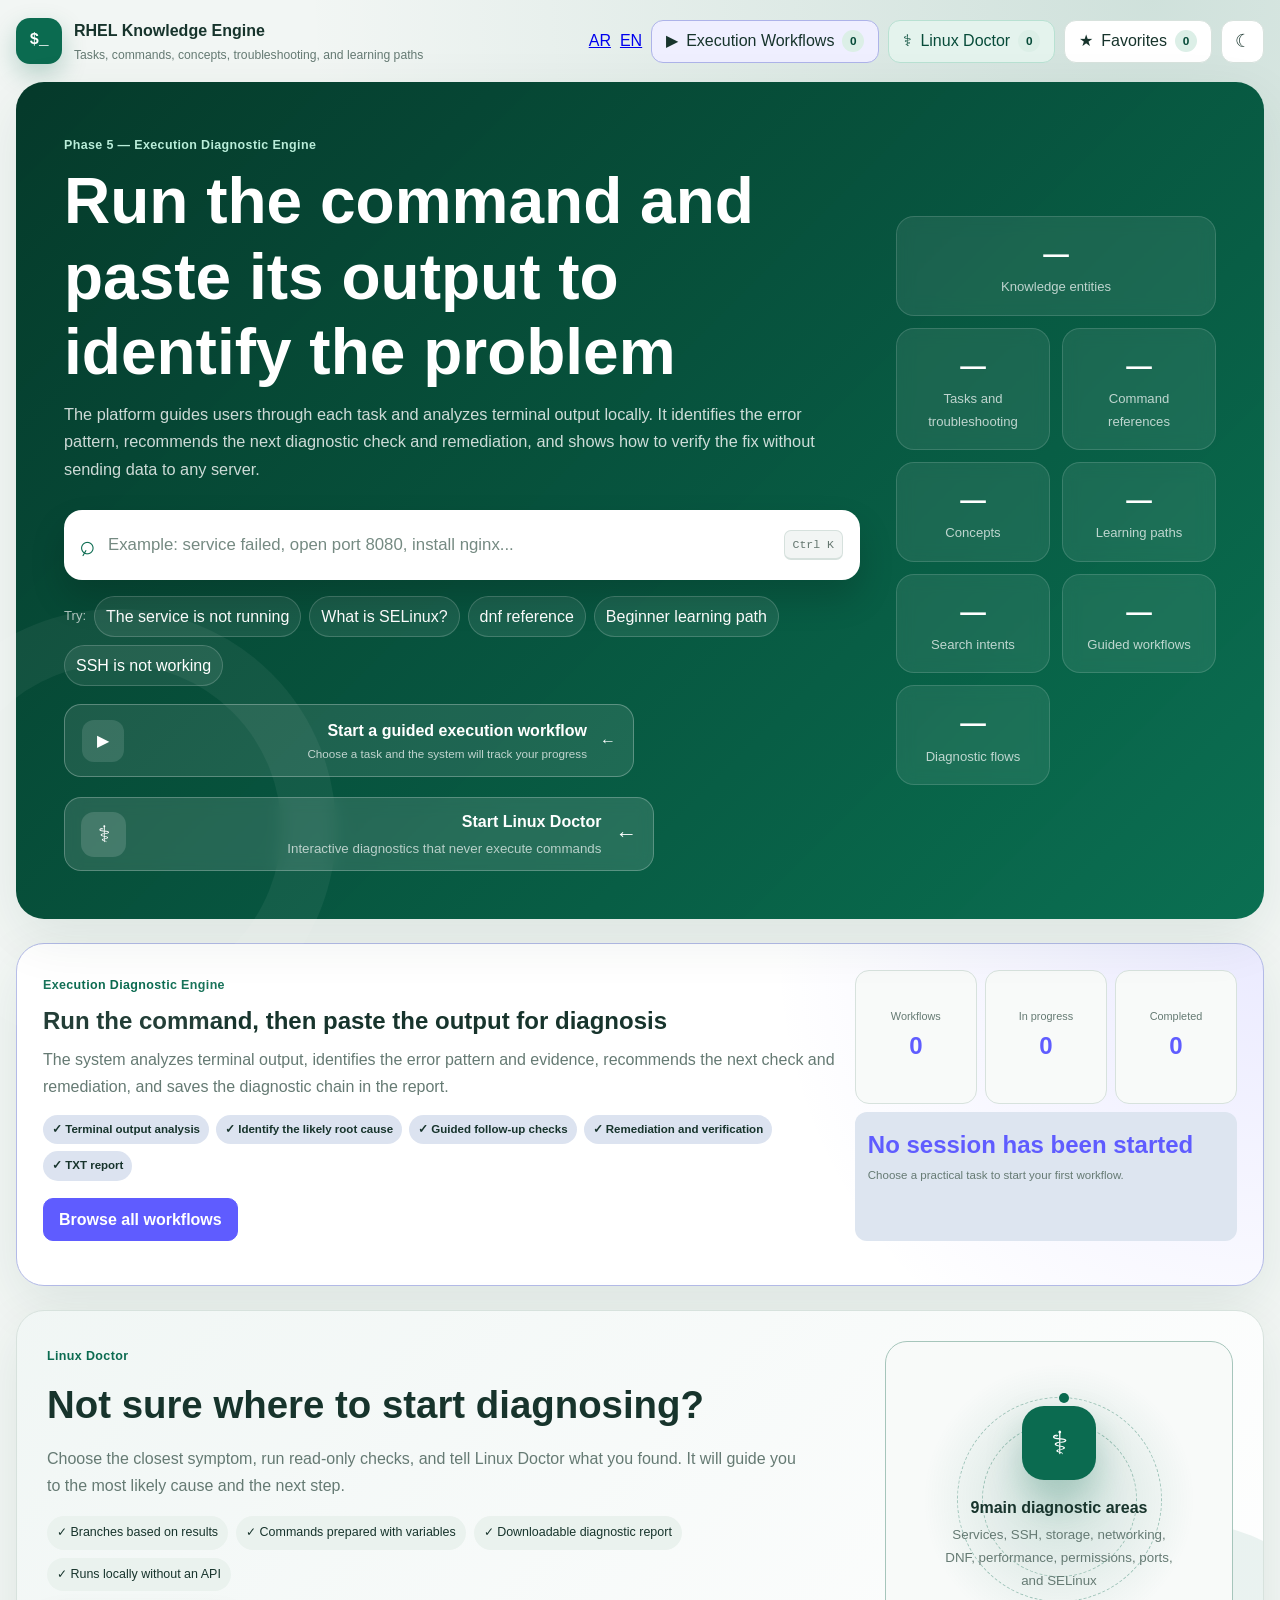
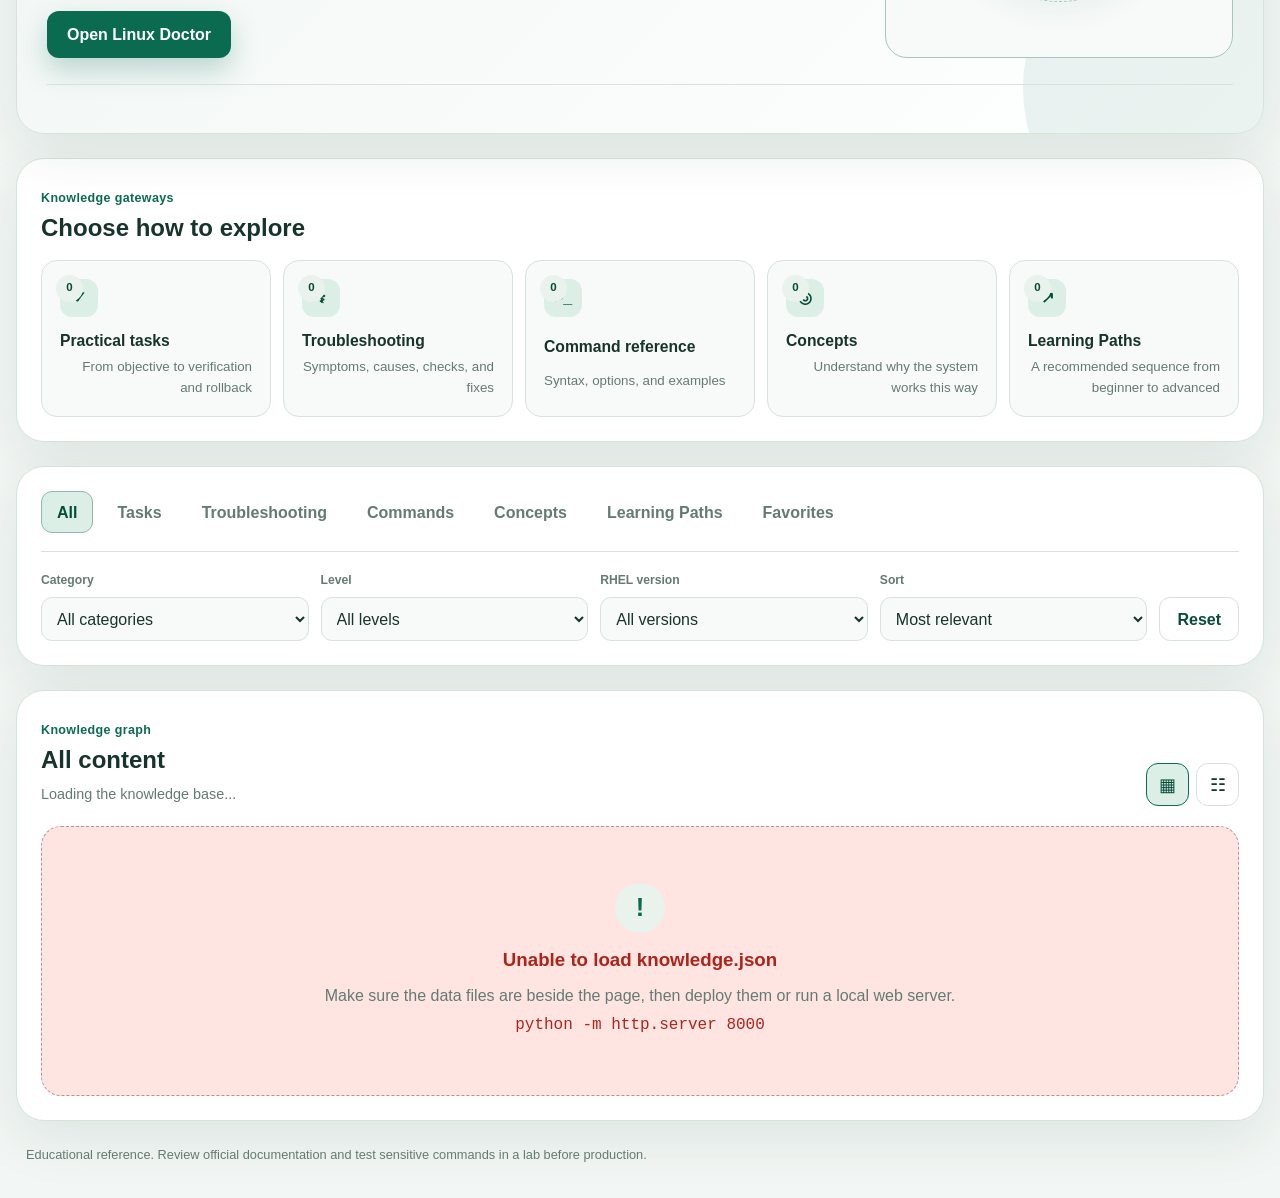
==== en.html @ 9d848400 "Add files via upload" ====
<!doctype html>
<!DOCTYPE html>

<!DOCTYPE html>

<!DOCTYPE html>

<!DOCTYPE html>

<!DOCTYPE html>

<html data-theme="light" dir="ltr" lang="en">
<head>
<meta charset="utf-8"/>
<meta content="width=device-width, initial-scale=1" name="viewport"/>
<meta content="An English and Arabic RHEL knowledge platform with guided workflows, Linux Doctor, and local terminal-output diagnostics." name="description"/>
<meta content="#0b6b50" name="theme-color"/>
<title>RHEL Knowledge Engine | Execution Diagnostic Engine</title>
<link href="style.css" rel="stylesheet"/>
</head>
<body>
<a class="skip-link" href="#resultsSection">Skip to results</a>
<div class="app-shell">
<header class="topbar">
<a aria-label="Home" class="brand" href="#">
<span aria-hidden="true" class="brand__terminal">$_</span>
<span class="brand__text">
<strong>RHEL Knowledge Engine</strong>
<small>Tasks, commands, concepts, troubleshooting, and learning paths</small>
</span>
</a>
<div class="topbar__actions"><a aria-label="Arabic interface" class="language-switch" href="index.html" title="Arabic">AR</a><a aria-label="English interface" class="language-switch" href="en.html" title="English">EN</a>
<button class="toolbar-button toolbar-button--workflow" id="workflowShortcut" type="button">
<span aria-hidden="true">▶</span><span>Execution Workflows</span><b id="activeWorkflowCount">0</b>
</button>
<button class="toolbar-button toolbar-button--doctor" id="doctorShortcut" type="button">
<span aria-hidden="true">⚕</span>
<span>Linux Doctor</span>
<b id="doctorCasesCount">0</b>
</button>
<button class="toolbar-button" id="favoritesShortcut" type="button">
<span aria-hidden="true">★</span>
<span>Favorites</span>
<b id="favoritesCount">0</b>
</button>
<button aria-label="Enable dark mode" class="icon-button" id="themeButton" title="Dark mode" type="button">
<span aria-hidden="true" id="themeIcon">☾</span>
</button>
</div>
</header>
<main>
<section class="hero">
<div class="hero__content">
<span class="hero__eyebrow">Phase 5 — Execution Diagnostic Engine</span>
<h1>Run the command and paste its output to identify the problem</h1>
<p>The platform guides users through each task and analyzes terminal output locally. It identifies the error pattern, recommends the next diagnostic check and remediation, and shows how to verify the fix without sending data to any server.</p>
<div class="search-wrapper">
<div class="search-box">
<span aria-hidden="true" class="search-box__icon">⌕</span>
<input aria-controls="suggestions" aria-expanded="false" aria-label="Search the knowledge engine" autocomplete="off" id="searchInput" placeholder="Example: service failed, open port 8080, install nginx..." spellcheck="false" type="search"/>
<kbd>Ctrl K</kbd>
<button aria-label="Clear search" class="clear-button" hidden="" id="clearSearchButton" type="button">×</button>
</div>
<div class="suggestions" hidden="" id="suggestions" role="listbox"></div>
</div>
<div aria-label="Quick search examples" class="quick-searches">
<span>Try:</span>
<button data-query="The service is not running" type="button">The service is not running</button>
<button data-query="What is SELinux" type="button">What is SELinux?</button>
<button data-query="dnf" type="button">dnf reference</button>
<button data-query="Beginner learning path" type="button">Beginner learning path</button>
<button data-query="SSH is not working" type="button">SSH is not working</button>
</div>
<div class="hero__primary-actions">
<button class="hero-workflow-button" id="startWorkflowButton" type="button">
<span aria-hidden="true">▶</span>
<span><strong>Start a guided execution workflow</strong><small>Choose a task and the system will track your progress</small></span>
<b aria-hidden="true">←</b>
</button>
</div>
<div class="hero__doctor-action">
<button id="startDoctorButton" type="button">
<span aria-hidden="true">⚕</span>
<span><strong>Start Linux Doctor</strong><small>Interactive diagnostics that never execute commands</small></span>
<b aria-hidden="true">←</b>
</button>
</div>
</div>
<div aria-label="Knowledge engine statistics" class="hero__stats">
<article><strong id="entitiesMetric">—</strong><span>Knowledge entities</span></article>
<article><strong id="tasksMetric">—</strong><span>Tasks and troubleshooting</span></article>
<article><strong id="commandsMetric">—</strong><span>Command references</span></article>
<article><strong id="conceptsMetric">—</strong><span>Concepts</span></article>
<article><strong id="pathsMetric">—</strong><span>Learning paths</span></article>
<article><strong id="intentsMetric">—</strong><span>Search intents</span></article>
<article><strong id="workflowMetric">—</strong><span>Guided workflows</span></article>
<article><strong id="doctorMetric">—</strong><span>Diagnostic flows</span></article>
</div>
</section>
<section aria-live="polite" class="intent-panel" hidden="" id="intentPanel">
<div id="intentPanelContent"></div>
</section>
<section aria-labelledby="workflowLaunchTitle" class="workflow-launch">
<div class="workflow-launch__content">
<span class="eyebrow">Execution Diagnostic Engine</span>
<h2 id="workflowLaunchTitle">Run the command, then paste the output for diagnosis</h2>
<p>The system analyzes terminal output, identifies the error pattern and evidence, recommends the next check and remediation, and saves the diagnostic chain in the report.</p>
<div class="workflow-launch__features">
<span>✓ Terminal output analysis</span><span>✓ Identify the likely root cause</span>
<span>✓ Guided follow-up checks</span><span>✓ Remediation and verification</span><span>✓ TXT report</span>
</div>
<div class="workflow-launch__actions">
<button id="browseWorkflowsButton" type="button">Browse all workflows</button>
<button class="workflow-secondary-action" hidden="" id="resumeWorkflowButton" type="button">Resume the latest workflow</button>
</div>
</div>
<div class="workflow-launch__dashboard">
<article><span>Workflows</span><strong id="workflowAvailableCount">0</strong></article>
<article><span>In progress</span><strong id="workflowActiveCount">0</strong></article>
<article><span>Completed</span><strong id="workflowCompletedCount">0</strong></article>
<div class="workflow-resume-summary" id="workflowResumeSummary">
<strong>No session has been started</strong><span>Choose a practical task to start your first workflow.</span>
</div>
</div>
<div class="workflow-launch__examples" id="workflowExamples"></div>
</section>
<section aria-labelledby="doctorLaunchTitle" class="doctor-launch">
<div class="doctor-launch__content">
<span class="eyebrow">Linux Doctor</span>
<h2 id="doctorLaunchTitle">Not sure where to start diagnosing?</h2>
<p>Choose the closest symptom, run read-only checks, and tell Linux Doctor what you found. It will guide you to the most likely cause and the next step.</p>
<div class="doctor-launch__features">
<span>✓ Branches based on results</span>
<span>✓ Commands prepared with variables</span>
<span>✓ Downloadable diagnostic report</span>
<span>✓ Runs locally without an API</span>
</div>
<button data-doctor-launch="" type="button">Open Linux Doctor</button>
</div>
<div class="doctor-launch__visual">
<div class="doctor-orbit doctor-orbit--one"></div>
<div class="doctor-orbit doctor-orbit--two"></div>
<div class="doctor-launch__mark">⚕</div>
<strong><span id="doctorCasesCountInline">9</span>main diagnostic areas</strong>
<small>Services, SSH, storage, networking, DNF, performance, permissions, ports, and SELinux</small>
</div>
<div class="doctor-launch__examples" id="doctorLaunchExamples"></div>
</section>
<section aria-labelledby="explorerTitle" class="type-explorer">
<div class="section-heading section-heading--compact">
<div>
<span class="eyebrow">Knowledge gateways</span>
<h2 id="explorerTitle">Choose how to explore</h2>
</div>
</div>
<div class="type-grid">
<button class="type-tile" data-type-view="task" type="button">
<span aria-hidden="true" class="type-tile__icon">✓</span>
<strong>Practical tasks</strong>
<small>From objective to verification and rollback</small>
<b id="taskTileCount">0</b>
</button>
<button class="type-tile" data-type-view="troubleshooting" type="button">
<span aria-hidden="true" class="type-tile__icon">⚕</span>
<strong>Troubleshooting</strong>
<small>Symptoms, causes, checks, and fixes</small>
<b id="troubleTileCount">0</b>
</button>
<button class="type-tile" data-type-view="command" type="button">
<span aria-hidden="true" class="type-tile__icon">&gt;_</span>
<strong>Command reference</strong>
<small>Syntax, options, and examples</small>
<b id="commandTileCount">0</b>
</button>
<button class="type-tile" data-type-view="concept" type="button">
<span aria-hidden="true" class="type-tile__icon">◎</span>
<strong>Concepts</strong>
<small>Understand why the system works this way</small>
<b id="conceptTileCount">0</b>
</button>
<button class="type-tile" data-type-view="learning_path" type="button">
<span aria-hidden="true" class="type-tile__icon">↗</span>
<strong>Learning Paths</strong>
<small>A recommended sequence from beginner to advanced</small>
<b id="pathTileCount">0</b>
</button>
</div>
</section>
<section aria-label="Filter results" class="control-panel">
<nav aria-label="Content type" class="view-tabs">
<button aria-pressed="true" class="view-tab is-active" data-view="all" type="button">All</button>
<button aria-pressed="false" class="view-tab" data-view="task" type="button">Tasks</button>
<button aria-pressed="false" class="view-tab" data-view="troubleshooting" type="button">Troubleshooting</button>
<button aria-pressed="false" class="view-tab" data-view="command" type="button">Commands</button>
<button aria-pressed="false" class="view-tab" data-view="concept" type="button">Concepts</button>
<button aria-pressed="false" class="view-tab" data-view="learning_path" type="button">Learning Paths</button>
<button aria-pressed="false" class="view-tab" data-view="favorites" type="button">Favorites</button>
</nav>
<div class="filters">
<label><span>Category</span><select id="categoryFilter"><option value="all">All categories</option></select></label>
<label><span>Level</span><select id="difficultyFilter"><option value="all">All levels</option><option value="beginner">Beginner</option><option value="intermediate">Intermediate</option><option value="advanced">Advanced</option></select></label>
<label><span>RHEL version</span><select id="versionFilter"><option value="all">All versions</option><option value="8">RHEL 8</option><option value="9">RHEL 9</option><option value="10">RHEL 10</option></select></label>
<label><span>Sort</span><select id="sortFilter"><option value="relevance">Most relevant</option><option value="title">Alphabetical</option><option value="type">By type</option><option value="difficulty">By level</option><option value="relations">Most connected</option></select></label>
<button class="reset-button" id="resetFiltersButton" type="button">Reset</button>
</div>
</section>
<section class="results-section" id="resultsSection" tabindex="-1">
<div class="section-heading">
<div>
<span class="eyebrow" id="resultsEyebrow">Knowledge graph</span>
<h2 id="resultsTitle">All content</h2>
<p id="resultsSummary">Loading the knowledge base...</p>
</div>
<div aria-label="Change the layout" class="layout-buttons">
<button aria-label="Grid view" class="icon-button is-active" id="gridViewButton" title="Grid view" type="button">▦</button>
<button aria-label="List view" class="icon-button" id="listViewButton" title="List view" type="button">☷</button>
</div>
</div>
<div class="active-filters" hidden="" id="activeFilters"></div>
<div class="state-card" id="loadingState"><div aria-hidden="true" class="loader"></div><h3>Building the knowledge engine</h3><p>Indexing tasks, commands, concepts, relationships, and learning paths.</p></div>
<div class="state-card state-card--error" hidden="" id="errorState"><span class="state-card__icon">!</span><h3>Unable to load knowledge.json</h3><p>Make sure the data files are beside the page, then deploy them or run a local web server.</p><code>python -m http.server 8000</code></div>
<div class="state-card" hidden="" id="emptyState"><span class="state-card__icon">⌕</span><h3>No matching results</h3><p>Try a shorter query or choose a content type.</p><button class="primary-button" id="emptyResetButton" type="button">Show all content</button></div>
<div aria-live="polite" class="results-grid" id="resultsGrid"></div>
<button class="load-more-button" hidden="" id="loadMoreButton" type="button">Show more</button>
</section>
</main>
<footer class="footer">
<p>Educational reference. Review official documentation and test sensitive commands in a lab before production.</p>
<span id="schemaVersion"></span>
</footer>
</div>
<div aria-live="polite" class="toast" id="toast" role="status"></div>
<dialog class="doctor-dialog" id="doctorDialog">
<div class="doctor-dialog__topbar">
<div class="doctor-dialog__identity">
<span aria-hidden="true">⚕</span>
<div><small>RHEL Interactive Diagnostics</small><strong id="doctorDialogTitle">Linux Doctor</strong></div>
</div>
<div class="doctor-dialog__actions">
<button hidden="" id="doctorHomeButton" type="button">Cases</button>
<button hidden="" id="doctorBackButton" type="button">Back</button>
<button hidden="" id="doctorResetButton" type="button">Restart</button>
<button aria-label="Close" class="doctor-dialog__close" id="doctorCloseButton" type="button">×</button>
</div>
</div>
<div class="doctor-dialog__content" id="doctorContent"></div>
</dialog>
<dialog class="workflow-dialog" id="workflowDialog">
<div class="workflow-dialog__topbar">
<div class="workflow-dialog__identity"><span>▶</span><div><small>RHEL Execution Diagnostic</small><strong id="workflowDialogTitle">Execution Workflows</strong></div></div>
<div class="workflow-dialog__actions">
<button id="workflowLibraryButton" type="button">Workflows</button>
<button hidden="" id="workflowReportButton" type="button">Report</button>
<button hidden="" id="workflowPauseButton" type="button">Save and pause</button>
<button aria-label="Close" class="workflow-dialog__close" id="workflowCloseButton" type="button">×</button>
</div>
</div>
<div class="workflow-dialog__shell">
<aside class="workflow-sidebar" id="workflowSidebar"></aside>
<main class="workflow-main">
<div class="workflow-content" id="workflowContent"></div>
<footer class="workflow-footer" hidden="" id="workflowFooter">
<button id="workflowPreviousButton" type="button">Previous</button>
<div id="workflowFooterStatus"></div>
<button class="primary" id="workflowNextButton" type="button">Next</button>
</footer>
</main>
</div>
</dialog>
<dialog class="entity-dialog" id="entityDialog">
<div class="dialog-topbar">
<button aria-label="Close" class="dialog-close" id="closeDialogButton" type="button">×</button>
<div class="dialog-topbar__actions">
<button class="dialog-action" id="dialogFavoriteButton" type="button">☆ Favorite</button>
<button class="dialog-action" hidden="" id="dialogPrimaryCopyButton" type="button">Copy</button>
<button class="dialog-action" id="shareEntityButton" type="button">Share</button>
</div>
</div>
<div id="dialogContent"></div>
</dialog>
<template id="entityCardTemplate">
<article class="entity-card">
<header class="entity-card__header">
<div class="entity-card__badges"><span class="type-badge"></span><span class="category-badge"></span></div>
<button aria-label="Add to favorites" class="favorite-button" title="Favorites" type="button">☆</button>
</header>
<h3 class="entity-title"></h3>
<p class="entity-summary"></p>
<div class="entity-meta"></div>
<div class="entity-preview"></div>
<footer class="entity-card__footer"><button class="open-entity-button" type="button">Open</button><button class="quick-action-button" type="button">Quick action</button></footer>
</article>
</template>
<script src="intent-engine-en.js"></script>
<script src="doctor-engine-en.js"></script>
<script src="execution-diagnostics-en.js"></script>
<script src="workflow-engine-en.js"></script>
<script src="app-en.js"></script>
</body>
</html>
---- style.css ----
:root {
  color-scheme: light;
  --bg: #f2f6f4;
  --surface: #ffffff;
  --surface-2: #eaf2ee;
  --surface-3: #f8faf9;
  --text: #17342c;
  --muted: #657a73;
  --primary: #0b6b50;
  --primary-strong: #074b39;
  --primary-soft: #dcefe7;
  --border: #d7e2dd;
  --code-bg: #102a23;
  --code-text: #ddfff1;
  --shadow: 0 18px 55px rgba(16, 64, 49, .09);
  --low: #1d7242;
  --low-bg: #e2f5e9;
  --medium: #916400;
  --medium-bg: #fff2c7;
  --high: #a64a16;
  --high-bg: #ffe8d7;
  --critical: #ae241b;
  --critical-bg: #fee5e2;
  --task: #0b6b50;
  --command: #245ea8;
  --concept: #7751b7;
  --trouble: #b04b1e;
  --path: #987000;
  --radius-xl: 28px;
  --radius-lg: 20px;
  --radius-md: 14px;
  --radius-sm: 10px;
}

html[data-theme="dark"] {
  color-scheme: dark;
  --bg: #0d1714;
  --surface: #14231e;
  --surface-2: #1a2f28;
  --surface-3: #10201a;
  --text: #e8f5ef;
  --muted: #9bb1a8;
  --primary: #55c99e;
  --primary-strong: #8de0c0;
  --primary-soft: #1b4033;
  --border: #29443a;
  --code-bg: #07120f;
  --code-text: #d8fff0;
  --shadow: 0 18px 55px rgba(0, 0, 0, .28);
  --low: #73d296;
  --low-bg: #183a27;
  --medium: #f1cb62;
  --medium-bg: #3d3318;
  --high: #f2a16e;
  --high-bg: #402719;
  --critical: #ff9189;
  --critical-bg: #401e1d;
  --task: #55c99e;
  --command: #7db5ff;
  --concept: #b69aef;
  --trouble: #f2a16e;
  --path: #f1cb62;
}

* { box-sizing: border-box; }
html { scroll-behavior: smooth; }
body {
  margin: 0;
  min-height: 100vh;
  background:
    radial-gradient(circle at 90% 0, color-mix(in srgb, var(--primary) 15%, transparent), transparent 28%),
    var(--bg);
  color: var(--text);
  font-family: Tahoma, Arial, "Segoe UI", sans-serif;
  line-height: 1.7;
  transition: background-color .2s ease, color .2s ease;
}
button, input, select { font: inherit; }
button, select { cursor: pointer; }
button:focus-visible, input:focus-visible, select:focus-visible, a:focus-visible {
  outline: 3px solid color-mix(in srgb, var(--primary) 35%, transparent);
  outline-offset: 2px;
}
code, kbd { direction: ltr; unicode-bidi: embed; font-family: Consolas, "Courier New", monospace; }
mark { padding: 0 .12em; border-radius: 4px; background: #ffe58a; color: #302600; }
html[data-theme="dark"] mark { background: #685711; color: #fff4b5; }
[hidden] { display: none !important; }

.skip-link { position: fixed; top: 10px; right: 10px; z-index: 10000; padding: 8px 14px; border-radius: 8px; background: var(--primary); color: #fff; transform: translateY(-150%); }
.skip-link:focus { transform: translateY(0); }
.app-shell { width: min(1500px, calc(100% - 32px)); margin: 0 auto; }

.topbar { min-height: 82px; display: flex; align-items: center; justify-content: space-between; gap: 20px; }
.brand { display: flex; align-items: center; gap: 12px; color: var(--text); text-decoration: none; }
.brand__terminal { width: 46px; height: 46px; display: grid; place-items: center; border-radius: 14px; background: var(--primary); color: #fff; direction: ltr; font-family: Consolas, monospace; font-weight: 800; box-shadow: 0 10px 25px color-mix(in srgb, var(--primary) 25%, transparent); }
.brand strong, .brand small { display: block; }
.brand small { margin-top: 1px; color: var(--muted); font-size: .76rem; }
.topbar__actions { display: flex; align-items: center; gap: 9px; }
.toolbar-button, .icon-button, .dialog-action, .reset-button, .primary-button, .load-more-button, .open-entity-button, .quick-action-button, .text-button {
  border: 1px solid var(--border); background: var(--surface); color: var(--text);
}
.toolbar-button { min-height: 43px; display: flex; align-items: center; gap: 8px; padding: 0 14px; border-radius: 12px; }
.toolbar-button b { min-width: 22px; height: 22px; display: grid; place-items: center; border-radius: 999px; background: var(--primary-soft); color: var(--primary-strong); font-size: .74rem; }
.icon-button { width: 43px; height: 43px; display: grid; place-items: center; border-radius: 12px; font-size: 1.15rem; }
.toolbar-button:hover, .icon-button:hover, .dialog-action:hover, .text-button:hover { border-color: var(--primary); background: var(--primary-soft); }
.icon-button.is-active { border-color: var(--primary); color: var(--primary-strong); background: var(--primary-soft); }

.hero {
  min-height: 390px;
  display: grid;
  grid-template-columns: minmax(0, 1.45fr) minmax(320px, .55fr);
  align-items: center;
  gap: 36px;
  padding: 48px;
  position: relative;
  border-radius: var(--radius-xl);
  background: linear-gradient(135deg, rgba(5, 57, 42, .99), rgba(10, 112, 82, .95)), var(--primary);
  color: #fff;
  box-shadow: var(--shadow);
  overflow: visible;
}
.hero::before { content: ""; position: absolute; inset: auto auto -130px -120px; width: 330px; height: 330px; border: 55px solid rgba(255,255,255,.05); border-radius: 50%; pointer-events: none; }
.hero__content, .hero__stats { position: relative; z-index: 2; }
.hero__eyebrow { display: inline-block; color: #b9edd9; font-size: .78rem; font-weight: 800; letter-spacing: .03em; }
.hero h1 { max-width: 900px; margin: 7px 0 10px; font-size: clamp(2.25rem, 5vw, 4.35rem); line-height: 1.18; }
.hero p { max-width: 830px; margin: 0; color: rgba(255,255,255,.8); font-size: 1.02rem; }
.search-wrapper { position: relative; max-width: 940px; margin-top: 26px; }
.search-box { min-height: 70px; display: flex; align-items: center; gap: 12px; padding: 0 14px 0 11px; border: 3px solid transparent; border-radius: 18px; background: #fff; color: #17342c; box-shadow: 0 18px 35px rgba(0,0,0,.16); transition: .18s ease; }
.search-box:focus-within { border-color: #8de0c0; box-shadow: 0 18px 40px rgba(0,0,0,.22); }
.search-box__icon { font-size: 1.7rem; color: #0b6b50; transform: rotate(-15deg); }
.search-box input { min-width: 0; flex: 1; border: 0; outline: 0; background: transparent; color: #17342c; font-size: 1.05rem; }
.search-box input::placeholder { color: #758a82; }
.search-box kbd { padding: 4px 8px; border: 1px solid #d6e1dd; border-bottom-width: 2px; border-radius: 7px; background: #f2f5f4; color: #64766f; font-size: .72rem; white-space: nowrap; }
.clear-button { width: 35px; height: 35px; border: 0; border-radius: 50%; background: #e7efec; color: #26483e; font-size: 1.45rem; line-height: 1; }
.suggestions { position: absolute; z-index: 100; top: calc(100% + 8px); right: 0; left: 0; max-height: 390px; overflow-y: auto; padding: 8px; border: 1px solid var(--border); border-radius: 16px; background: var(--surface); color: var(--text); box-shadow: 0 22px 55px rgba(0,0,0,.2); }
.suggestion { width: 100%; display: grid; grid-template-columns: 1fr auto; gap: 12px; padding: 11px 12px; border: 0; border-radius: 11px; background: transparent; color: var(--text); text-align: right; }
.suggestion:hover, .suggestion.is-active { background: var(--primary-soft); }
.suggestion strong { display: block; }
.suggestion small { color: var(--muted); }
.suggestion .suggestion-type { align-self: center; padding: 4px 8px; border-radius: 999px; background: var(--surface-2); color: var(--primary-strong); font-size: .72rem; }
.quick-searches { display: flex; flex-wrap: wrap; align-items: center; gap: 8px; margin-top: 16px; }
.quick-searches > span { color: rgba(255,255,255,.67); font-size: .82rem; }
.quick-searches button { padding: 6px 11px; border: 1px solid rgba(255,255,255,.18); border-radius: 999px; background: rgba(255,255,255,.08); color: #fff; }
.quick-searches button:hover { background: rgba(255,255,255,.16); }
.hero__stats { display: grid; grid-template-columns: repeat(2, 1fr); gap: 12px; }
.hero__stats article { min-height: 97px; display: flex; flex-direction: column; align-items: center; justify-content: center; padding: 16px; border: 1px solid rgba(255,255,255,.14); border-radius: 18px; background: rgba(255,255,255,.08); backdrop-filter: blur(8px); text-align: center; }
.hero__stats article:first-child { grid-column: span 2; }
.hero__stats strong { font-size: 1.6rem; }
.hero__stats span { color: rgba(255,255,255,.72); font-size: .82rem; }

.type-explorer, .control-panel, .results-section { margin-top: 24px; padding: 24px; border: 1px solid var(--border); border-radius: var(--radius-xl); background: var(--surface); box-shadow: var(--shadow); }
.section-heading { display: flex; align-items: end; justify-content: space-between; gap: 20px; margin-bottom: 20px; }
.section-heading--compact { margin-bottom: 15px; }
.section-heading h2 { margin: 2px 0 0; line-height: 1.35; }
.section-heading p { margin: 5px 0 0; color: var(--muted); font-size: .9rem; }
.eyebrow { display: inline-block; color: var(--primary); font-size: .78rem; font-weight: 800; letter-spacing: .03em; }
.type-grid { display: grid; grid-template-columns: repeat(5, minmax(0, 1fr)); gap: 12px; }
.type-tile { min-width: 0; position: relative; display: grid; justify-items: start; gap: 3px; padding: 18px; border: 1px solid var(--border); border-radius: 16px; background: var(--surface-3); color: var(--text); text-align: right; transition: .18s ease; }
.type-tile:hover { transform: translateY(-3px); border-color: var(--primary); box-shadow: 0 13px 25px rgba(14,62,47,.08); }
.type-tile__icon { width: 38px; height: 38px; display: grid; place-items: center; margin-bottom: 8px; border-radius: 12px; background: var(--primary-soft); color: var(--primary-strong); direction: ltr; font-weight: 800; }
.type-tile strong { font-size: .98rem; }
.type-tile small { color: var(--muted); line-height: 1.55; }
.type-tile b { position: absolute; top: 14px; left: 14px; min-width: 27px; height: 27px; display: grid; place-items: center; border-radius: 999px; background: var(--surface-2); color: var(--primary-strong); font-size: .72rem; }

.view-tabs { display: flex; flex-wrap: wrap; gap: 8px; padding-bottom: 18px; border-bottom: 1px solid var(--border); }
.view-tab { min-height: 42px; padding: 0 15px; border: 1px solid transparent; border-radius: 11px; background: transparent; color: var(--muted); font-weight: 700; }
.view-tab:hover { background: var(--surface-2); }
.view-tab.is-active { border-color: color-mix(in srgb, var(--primary) 35%, var(--border)); background: var(--primary-soft); color: var(--primary-strong); }
.filters { display: grid; grid-template-columns: repeat(4, minmax(130px, 1fr)) auto; align-items: end; gap: 12px; margin-top: 18px; }
.filters label { display: grid; gap: 6px; }
.filters label > span { color: var(--muted); font-size: .76rem; font-weight: 700; }
select { width: 100%; min-height: 44px; padding: 0 11px; border: 1px solid var(--border); border-radius: 11px; outline: 0; background: var(--surface-3); color: var(--text); }
select:focus { border-color: var(--primary); }
.reset-button { min-height: 44px; padding: 0 17px; border-radius: 11px; color: var(--primary-strong); font-weight: 700; }
.reset-button:hover { background: var(--primary-soft); border-color: var(--primary); }
.layout-buttons { display: flex; gap: 7px; }
.active-filters { display: flex; flex-wrap: wrap; gap: 8px; margin: -5px 0 20px; }
.filter-chip { display: inline-flex; align-items: center; gap: 7px; padding: 6px 10px; border-radius: 999px; background: var(--surface-2); color: var(--text); font-size: .78rem; }
.filter-chip button { width: 19px; height: 19px; padding: 0; border: 0; border-radius: 50%; background: color-mix(in srgb, var(--text) 9%, transparent); color: var(--text); line-height: 1; }

.results-grid { display: grid; grid-template-columns: repeat(3, minmax(0, 1fr)); gap: 17px; }
.results-grid.list-view { grid-template-columns: 1fr; }
.results-grid.list-view .entity-card { display: grid; grid-template-columns: minmax(260px,.8fr) minmax(0,1.4fr); column-gap: 24px; }
.results-grid.list-view .entity-card__header, .results-grid.list-view .entity-title, .results-grid.list-view .entity-summary { grid-column: 1; }
.results-grid.list-view .entity-meta, .results-grid.list-view .entity-preview, .results-grid.list-view .entity-card__footer { grid-column: 2; }
.results-grid.list-view .entity-preview { grid-row: 1 / span 3; align-self: center; }
.entity-card { min-width: 0; display: flex; flex-direction: column; padding: 19px; border: 1px solid var(--border); border-radius: var(--radius-lg); background: var(--surface-3); transition: .18s ease; }
.entity-card:hover { transform: translateY(-3px); border-color: color-mix(in srgb, var(--primary) 45%, var(--border)); box-shadow: 0 15px 28px rgba(14,62,47,.08); }
.entity-card[data-type="command"] { border-top: 4px solid var(--command); }
.entity-card[data-type="concept"] { border-top: 4px solid var(--concept); }
.entity-card[data-type="troubleshooting"] { border-top: 4px solid var(--trouble); }
.entity-card[data-type="learning_path"] { border-top: 4px solid var(--path); }
.entity-card[data-type="task"] { border-top: 4px solid var(--task); }
.entity-card__header { min-width: 0; display: flex; align-items: start; justify-content: space-between; gap: 12px; }
.entity-card__badges { display: flex; flex-wrap: wrap; gap: 6px; }
.type-badge, .category-badge, .meta-badge, .status-badge, .risk-badge { display: inline-flex; align-items: center; width: fit-content; padding: 4px 8px; border-radius: 999px; font-size: .71rem; font-weight: 800; }
.type-badge { background: var(--primary-soft); color: var(--primary-strong); }
.category-badge, .meta-badge { background: var(--surface-2); color: var(--muted); }
.type-badge.type-command { background: color-mix(in srgb, var(--command) 14%, transparent); color: var(--command); }
.type-badge.type-concept { background: color-mix(in srgb, var(--concept) 14%, transparent); color: var(--concept); }
.type-badge.type-troubleshooting { background: color-mix(in srgb, var(--trouble) 14%, transparent); color: var(--trouble); }
.type-badge.type-learning_path { background: color-mix(in srgb, var(--path) 14%, transparent); color: var(--path); }
.favorite-button { flex: 0 0 auto; width: 38px; height: 38px; border: 1px solid var(--border); border-radius: 11px; background: var(--surface); color: var(--muted); font-size: 1.4rem; line-height: 1; }
.favorite-button:hover, .favorite-button.is-favorite { border-color: #d1a200; background: #fff5c9; color: #9a7200; }
html[data-theme="dark"] .favorite-button.is-favorite { background: #453a12; color: #ffe27c; }
.entity-title { margin: 13px 0 4px; font-size: 1.12rem; line-height: 1.45; }
.entity-summary { margin: 0 0 13px; color: var(--muted); font-size: .9rem; }
.entity-meta { display: flex; flex-wrap: wrap; gap: 7px; }
.entity-preview { min-width: 0; margin-top: 14px; padding: 13px; border: 1px dashed var(--border); border-radius: 12px; background: var(--surface); }
.entity-preview code { display: block; overflow-x: auto; color: var(--primary-strong); white-space: nowrap; font-size: .82rem; }
.entity-preview p, .entity-preview ul { margin: 0; color: var(--muted); font-size: .83rem; }
.entity-preview ul { padding-right: 18px; }
.entity-card__footer { display: flex; gap: 8px; margin-top: auto; padding-top: 14px; }
.open-entity-button, .quick-action-button { flex: 1; min-height: 40px; border-radius: 10px; font-size: .8rem; font-weight: 700; }
.open-entity-button { border-color: var(--primary); background: var(--primary); color: #fff; }
.quick-action-button:hover { border-color: var(--primary); background: var(--primary-soft); }

.state-card { min-height: 270px; display: grid; place-items: center; align-content: center; padding: 30px; border: 1px dashed var(--border); border-radius: var(--radius-lg); background: var(--surface-3); text-align: center; }
.state-card h3, .state-card p { margin: 3px 0; }
.state-card p { max-width: 650px; color: var(--muted); }
.state-card--error { border-color: color-mix(in srgb, var(--critical) 45%, var(--border)); background: var(--critical-bg); color: var(--critical); }
.state-card__icon { width: 50px; height: 50px; display: grid; place-items: center; margin-bottom: 8px; border-radius: 50%; background: var(--surface-2); color: var(--primary); font-size: 1.6rem; font-weight: 900; }
.loader { width: 42px; height: 42px; margin-bottom: 12px; border: 4px solid var(--surface-2); border-top-color: var(--primary); border-radius: 50%; animation: spin .8s linear infinite; }
@keyframes spin { to { transform: rotate(360deg); } }
.primary-button { min-height: 42px; margin-top: 14px; padding: 0 17px; border-color: var(--primary); border-radius: 11px; background: var(--primary); color: #fff; font-weight: 700; }
.load-more-button { min-height: 46px; display: block; margin: 22px auto 0; padding: 0 24px; border-radius: 12px; color: var(--primary-strong); font-weight: 700; }
.load-more-button:hover { border-color: var(--primary); background: var(--primary-soft); }

.toast { position: fixed; z-index: 3000; left: 22px; bottom: 22px; max-width: min(360px, calc(100% - 44px)); padding: 11px 17px; border-radius: 11px; background: var(--code-bg); color: var(--code-text); box-shadow: var(--shadow); opacity: 0; transform: translateY(18px); pointer-events: none; transition: .2s ease; }
.toast.is-visible { opacity: 1; transform: translateY(0); }

.entity-dialog { width: min(1020px, calc(100% - 28px)); max-height: min(900px, calc(100vh - 30px)); overflow-y: auto; padding: 0; border: 1px solid var(--border); border-radius: 24px; background: var(--surface); color: var(--text); box-shadow: 0 30px 90px rgba(0,0,0,.38); }
.entity-dialog::backdrop { background: rgba(4,17,13,.69); backdrop-filter: blur(4px); }
.dialog-topbar { position: sticky; top: 0; z-index: 20; min-height: 64px; display: flex; align-items: center; justify-content: space-between; gap: 12px; padding: 10px 14px; border-bottom: 1px solid var(--border); background: color-mix(in srgb, var(--surface) 92%, transparent); backdrop-filter: blur(12px); }
.dialog-close { width: 40px; height: 40px; border: 1px solid var(--border); border-radius: 11px; background: var(--surface); color: var(--text); font-size: 1.45rem; }
.dialog-topbar__actions { display: flex; flex-wrap: wrap; gap: 8px; }
.dialog-action { min-height: 40px; padding: 0 13px; border-radius: 10px; font-size: .8rem; font-weight: 700; }
.dialog-body { padding: 30px; }
.entity-hero { display: grid; grid-template-columns: 1fr auto; gap: 24px; align-items: start; padding-bottom: 22px; border-bottom: 1px solid var(--border); }
.entity-hero h2 { margin: 8px 0 7px; font-size: clamp(1.7rem, 4vw, 2.6rem); line-height: 1.3; }
.entity-hero p { margin: 0; color: var(--muted); }
.entity-hero__meta { min-width: 210px; display: grid; gap: 8px; }
.info-pill { display: flex; justify-content: space-between; gap: 12px; padding: 9px 11px; border: 1px solid var(--border); border-radius: 11px; background: var(--surface-3); font-size: .8rem; }
.info-pill span { color: var(--muted); }
.dialog-section { margin-top: 24px; }
.dialog-section__heading { display: flex; align-items: center; justify-content: space-between; gap: 14px; margin-bottom: 12px; }
.dialog-section h3 { margin: 0; font-size: 1.12rem; }
.section-note { color: var(--muted); font-size: .8rem; }
.callout { padding: 14px 16px; border-right: 4px solid var(--primary); border-radius: 12px; background: var(--primary-soft); color: var(--text); }
.callout--warning { border-color: var(--high); background: var(--high-bg); color: var(--high); }
.callout--danger { border-color: var(--critical); background: var(--critical-bg); color: var(--critical); }
.variables-grid, .detail-grid, .resource-grid, .examples-grid, .concept-grid { display: grid; grid-template-columns: repeat(2, minmax(0,1fr)); gap: 11px; }
.variable-field { display: grid; gap: 6px; }
.variable-field span { color: var(--muted); font-size: .78rem; font-weight: 700; }
.variable-field input { min-height: 43px; padding: 0 12px; border: 1px solid var(--border); border-radius: 10px; background: var(--surface-3); color: var(--text); outline: 0; direction: ltr; }
.variable-field input:focus { border-color: var(--primary); }
.progress-panel { padding: 13px 15px; border: 1px solid var(--border); border-radius: 12px; background: var(--surface-3); }
.progress-panel__header { display: flex; justify-content: space-between; gap: 12px; color: var(--muted); font-size: .8rem; }
.progress-track { height: 9px; margin-top: 9px; overflow: hidden; border-radius: 999px; background: var(--surface-2); }
.progress-bar { height: 100%; border-radius: inherit; background: var(--primary); transition: width .2s ease; }
.steps-list { display: grid; gap: 12px; }
.step-card { display: grid; grid-template-columns: auto 1fr; gap: 12px; padding: 16px; border: 1px solid var(--border); border-radius: 15px; background: var(--surface-3); }
.step-card.is-complete { border-color: color-mix(in srgb, var(--low) 55%, var(--border)); background: var(--low-bg); }
.step-check { width: 28px; height: 28px; margin-top: 2px; accent-color: var(--primary); }
.step-card h4 { margin: 0 0 4px; }
.step-card p { margin: 0 0 10px; color: var(--muted); font-size: .87rem; }
.command-box { min-width: 0; display: flex; align-items: stretch; overflow: hidden; border-radius: 11px; background: var(--code-bg); direction: ltr; }
.command-box code { flex: 1; min-width: 0; overflow-x: auto; padding: 13px; color: var(--code-text); white-space: nowrap; font-size: .84rem; }
.command-copy { flex: 0 0 auto; padding: 0 13px; border: 0; border-left: 1px solid rgba(255,255,255,.13); background: rgba(255,255,255,.08); color: #fff; font-weight: 700; }
.expected-result { margin-top: 9px; padding: 9px 11px; border-radius: 9px; background: var(--surface); color: var(--muted); font-size: .8rem; }
.verification-list, .error-list, .option-list, .module-list { display: grid; gap: 10px; }
.verification-item, .error-item, .option-item, .module-item, .resource-card, .concept-card, .example-card { padding: 13px; border: 1px solid var(--border); border-radius: 12px; background: var(--surface-3); }
.verification-item h4, .error-item h4, .example-card h4, .concept-card h4 { margin: 0 0 6px; }
.verification-item code, .error-check code, .syntax-box { display: block; overflow-x: auto; margin: 7px 0; padding: 11px; border-radius: 9px; background: var(--code-bg); color: var(--code-text); white-space: nowrap; }
.error-item { border-right: 4px solid var(--high); }
.error-item p, .option-item p, .concept-card p, .example-card p { margin: 4px 0; color: var(--muted); font-size: .85rem; }
.error-item ul, .bullet-list, .rollback-list { margin: 7px 0 0; padding-right: 21px; }
.error-check { margin-top: 9px; padding-top: 9px; border-top: 1px solid var(--border); }
.resource-card code { display: block; overflow-x: auto; margin-top: 4px; color: var(--primary-strong); }
.option-item { display: grid; grid-template-columns: minmax(120px,.35fr) 1fr; gap: 12px; align-items: start; }
.option-item code { color: var(--command); font-weight: 700; }
.example-card .command-box { margin-top: 10px; }
.mental-model { padding: 20px; border: 1px dashed color-mix(in srgb, var(--concept) 50%, var(--border)); border-radius: 15px; background: color-mix(in srgb, var(--concept) 7%, var(--surface)); text-align: center; font-size: 1.02rem; }
.module-item { display: grid; grid-template-columns: auto 1fr auto; align-items: center; gap: 12px; }
.module-number { width: 31px; height: 31px; display: grid; place-items: center; border-radius: 50%; background: var(--primary-soft); color: var(--primary-strong); font-size: .78rem; font-weight: 800; }
.module-item.is-complete { border-color: var(--low); background: var(--low-bg); }
.module-item h4 { margin: 0; }
.module-item p { margin: 2px 0 0; color: var(--muted); font-size: .82rem; }
.module-actions { display: flex; gap: 7px; }
.module-actions button { min-height: 36px; padding: 0 10px; border: 1px solid var(--border); border-radius: 9px; background: var(--surface); color: var(--text); font-size: .76rem; }

.graph-wrap { overflow-x: auto; border: 1px solid var(--border); border-radius: 16px; background: radial-gradient(circle at center, var(--surface), var(--surface-3)); }
.knowledge-graph { width: 100%; min-width: 700px; height: 390px; display: block; }
.graph-line { stroke: color-mix(in srgb, var(--primary) 38%, var(--border)); stroke-width: 2; }
.graph-node circle { fill: var(--surface); stroke: var(--border); stroke-width: 2; transition: .15s ease; }
.graph-node text { fill: var(--text); font-family: Tahoma, Arial, sans-serif; font-size: 12px; pointer-events: none; }
.graph-node[data-current="true"] circle { fill: var(--primary); stroke: var(--primary); }
.graph-node[data-current="true"] text { fill: #fff; font-weight: 800; }
.graph-node:not([data-current="true"]) { cursor: pointer; }
.graph-node:not([data-current="true"]):hover circle { stroke: var(--primary); fill: var(--primary-soft); }
.related-list { display: flex; flex-wrap: wrap; gap: 8px; margin-top: 11px; }
.related-button { padding: 7px 11px; border: 1px solid var(--border); border-radius: 999px; background: var(--surface-3); color: var(--text); }
.related-button:hover { border-color: var(--primary); background: var(--primary-soft); }

.risk-low { background: var(--low-bg); color: var(--low); }
.risk-medium { background: var(--medium-bg); color: var(--medium); }
.risk-high { background: var(--high-bg); color: var(--high); }
.risk-critical { background: var(--critical-bg); color: var(--critical); }
.footer { display: flex; justify-content: space-between; gap: 20px; padding: 23px 10px 32px; color: var(--muted); font-size: .8rem; }
.footer p { margin: 0; }

@media (max-width: 1200px) {
  .hero { grid-template-columns: 1fr; }
  .hero__stats { grid-template-columns: repeat(6,1fr); }
  .hero__stats article:first-child { grid-column: auto; }
  .type-grid { grid-template-columns: repeat(3,1fr); }
  .results-grid { grid-template-columns: repeat(2,minmax(0,1fr)); }
}
@media (max-width: 820px) {
  .app-shell { width: min(100% - 18px,1500px); }
  .topbar { min-height: 70px; }
  .brand small, .toolbar-button > span:not(:first-child) { display: none; }
  .hero { min-height: auto; padding: 29px 20px; border-radius: 20px; }
  .hero h1 { font-size: 2.25rem; }
  .search-box { min-height: 62px; }
  .search-box kbd { display: none; }
  .hero__stats { grid-template-columns: repeat(2,1fr); }
  .hero__stats article:first-child { grid-column: span 2; }
  .type-explorer, .control-panel, .results-section { padding: 15px; border-radius: 19px; }
  .type-grid { grid-template-columns: 1fr 1fr; }
  .filters { grid-template-columns: 1fr 1fr; }
  .reset-button { grid-column: span 2; }
  .results-grid, .results-grid.list-view { grid-template-columns: 1fr; }
  .results-grid.list-view .entity-card { display: flex; }
  .results-grid.list-view .entity-card > * { grid-column: auto; grid-row: auto; }
  .entity-hero { grid-template-columns: 1fr; }
  .entity-hero__meta { min-width: 0; grid-template-columns: repeat(2,1fr); }
  .variables-grid, .detail-grid, .resource-grid, .examples-grid, .concept-grid { grid-template-columns: 1fr; }
  .dialog-body { padding: 20px 16px 28px; }
  .dialog-topbar { align-items: start; }
  .dialog-topbar__actions { justify-content: flex-end; }
  .option-item { grid-template-columns: 1fr; }
  .module-item { grid-template-columns: auto 1fr; }
  .module-actions { grid-column: 2; }
  .footer { flex-direction: column; }
}
@media (max-width: 500px) {
  .type-grid, .filters { grid-template-columns: 1fr; }
  .reset-button { grid-column: auto; }
  .quick-searches button:nth-of-type(n+4) { display: none; }
  .entity-card__footer { flex-direction: column; }
  .dialog-action { padding: 0 9px; }
  .entity-hero__meta { grid-template-columns: 1fr; }
}
@media (prefers-reduced-motion: reduce) {
  *, *::before, *::after { scroll-behavior: auto !important; animation-duration: .01ms !important; transition-duration: .01ms !important; }
}


/* ================= Phase 3: Intent Engine ================= */
.intent-panel {
  margin-top: 24px;
  padding: 0;
  border-radius: var(--radius-xl);
  background: linear-gradient(135deg, color-mix(in srgb, var(--primary) 11%, var(--surface)), var(--surface));
  border: 1px solid color-mix(in srgb, var(--primary) 35%, var(--border));
  box-shadow: var(--shadow);
  overflow: hidden;
}
.intent-panel__inner { padding: 24px; }
.intent-panel__header { display:flex; align-items:flex-start; justify-content:space-between; gap:18px; }
.intent-panel__identity { display:flex; align-items:flex-start; gap:14px; min-width:0; }
.intent-panel__icon { width:52px; height:52px; flex:0 0 52px; display:grid; place-items:center; border-radius:16px; background:var(--primary); color:#fff; font-size:1.25rem; font-weight:900; box-shadow:0 10px 25px color-mix(in srgb, var(--primary) 24%, transparent); }
.intent-panel h2 { margin:2px 0 3px; font-size:1.25rem; }
.intent-panel p { margin:0; color:var(--muted); }
.intent-confidence { display:inline-flex; align-items:center; gap:6px; padding:6px 10px; border-radius:999px; font-size:.76rem; font-weight:800; white-space:nowrap; }
.intent-confidence--high { background:var(--low-bg); color:var(--low); }
.intent-confidence--medium { background:var(--medium-bg); color:var(--medium); }
.intent-confidence--low { background:var(--surface-2); color:var(--muted); }
.intent-analysis-row { display:flex; flex-wrap:wrap; gap:8px; margin-top:16px; }
.analysis-chip { display:inline-flex; align-items:center; gap:6px; padding:6px 10px; border:1px solid var(--border); border-radius:999px; background:var(--surface); color:var(--text); font-size:.78rem; }
.analysis-chip strong { color:var(--primary-strong); }
.correction-note { margin-top:13px; padding:9px 12px; border-radius:10px; background:var(--medium-bg); color:var(--medium); font-size:.82rem; }
.intent-target { margin-top:18px; padding:16px; border:1px solid var(--border); border-radius:15px; background:var(--surface); }
.intent-target__top { display:flex; align-items:center; justify-content:space-between; gap:12px; }
.intent-target h3 { margin:0; font-size:1rem; }
.intent-target p { margin:3px 0 0; font-size:.86rem; }
.intent-fields { display:grid; grid-template-columns:repeat(4,minmax(130px,1fr)); gap:10px; margin-top:14px; }
.intent-field { display:grid; gap:5px; }
.intent-field span { color:var(--muted); font-size:.74rem; font-weight:700; }
.intent-field input { min-height:42px; padding:0 11px; border:1px solid var(--border); border-radius:10px; background:var(--surface-3); color:var(--text); outline:0; direction:ltr; text-align:left; }
.intent-field input:focus { border-color:var(--primary); box-shadow:0 0 0 3px color-mix(in srgb,var(--primary) 12%,transparent); }
.intent-actions { display:flex; flex-wrap:wrap; gap:9px; margin-top:15px; }
.intent-primary, .intent-secondary, .intent-alt { min-height:42px; padding:0 15px; border-radius:11px; font-weight:800; }
.intent-primary { border:1px solid var(--primary); background:var(--primary); color:#fff; }
.intent-secondary, .intent-alt { border:1px solid var(--border); background:var(--surface); color:var(--text); }
.intent-secondary:hover, .intent-alt:hover { border-color:var(--primary); background:var(--primary-soft); }
.intent-alternatives { margin-top:15px; padding-top:14px; border-top:1px solid var(--border); display:flex; flex-wrap:wrap; align-items:center; gap:8px; }
.intent-alternatives > span { color:var(--muted); font-size:.78rem; }
.intent-alt { min-height:34px; padding:0 11px; font-size:.76rem; font-weight:700; }
.intent-reasons { margin-top:12px; color:var(--muted); font-size:.75rem; }
.intent-suggestion { border-right:4px solid var(--primary); }
.intent-suggestion .suggestion-type { background:var(--primary); color:#fff; }
.search-correction { color:var(--medium); font-size:.76rem; }

@media (max-width: 1000px) { .intent-fields { grid-template-columns:repeat(2,minmax(0,1fr)); } }
@media (max-width: 620px) {
  .intent-panel__header, .intent-target__top { flex-direction:column; align-items:stretch; }
  .intent-fields { grid-template-columns:1fr; }
  .intent-panel__identity { align-items:flex-start; }
  .intent-confidence { width:fit-content; }
  .intent-actions > * { width:100%; }
}

/* =========================================================
   PHASE 4 — LINUX DOCTOR
   ========================================================= */

.toolbar-button--doctor {
  border-color: color-mix(in srgb, #7be0bc 34%, var(--border));
  background: color-mix(in srgb, var(--primary-soft) 76%, var(--surface));
  color: var(--primary-strong);
}

.hero__doctor-action {
  margin-top: 20px;
}

.hero__doctor-action > button {
  width: min(100%, 590px);
  min-height: 68px;
  display: grid;
  grid-template-columns: auto 1fr auto;
  align-items: center;
  gap: 14px;
  padding: 10px 16px;
  border: 1px solid rgba(255,255,255,.24);
  border-radius: 17px;
  background: rgba(255,255,255,.12);
  color: #fff;
  text-align: right;
  backdrop-filter: blur(8px);
}

.hero__doctor-action > button:hover {
  background: rgba(255,255,255,.19);
  transform: translateY(-1px);
}

.hero__doctor-action > button > span:first-child {
  width: 45px;
  height: 45px;
  display: grid;
  place-items: center;
  border-radius: 13px;
  background: rgba(255,255,255,.14);
  font-size: 1.45rem;
}

.hero__doctor-action strong,
.hero__doctor-action small {
  display: block;
}

.hero__doctor-action small {
  margin-top: 2px;
  color: rgba(255,255,255,.68);
}

.hero__doctor-action b {
  font-size: 1.35rem;
}

.doctor-launch {
  position: relative;
  display: grid;
  grid-template-columns: minmax(0, 1.4fr) minmax(280px, .6fr);
  gap: 26px;
  margin-top: 24px;
  padding: 30px;
  overflow: hidden;
  border: 1px solid var(--border);
  border-radius: var(--radius-xl);
  background:
    linear-gradient(135deg,
      color-mix(in srgb, var(--surface) 94%, var(--primary) 6%),
      var(--surface));
  box-shadow: var(--shadow);
}

.doctor-launch::after {
  content: "";
  position: absolute;
  inset: auto -90px -120px auto;
  width: 330px;
  height: 330px;
  border-radius: 50%;
  background: color-mix(in srgb, var(--primary) 8%, transparent);
  pointer-events: none;
}

.doctor-launch__content,
.doctor-launch__visual,
.doctor-launch__examples {
  position: relative;
  z-index: 1;
}

.doctor-launch__content h2 {
  margin: 4px 0 8px;
  font-size: clamp(1.65rem, 3vw, 2.4rem);
}

.doctor-launch__content > p {
  max-width: 760px;
  margin: 0;
  color: var(--muted);
}

.doctor-launch__features {
  display: flex;
  flex-wrap: wrap;
  gap: 8px;
  margin-top: 17px;
}

.doctor-launch__features span {
  padding: 6px 10px;
  border-radius: 999px;
  background: var(--surface-2);
  color: var(--text);
  font-size: .78rem;
}

.doctor-launch__content > button {
  min-height: 47px;
  margin-top: 20px;
  padding: 0 20px;
  border: 0;
  border-radius: 12px;
  background: var(--primary);
  color: #fff;
  font-weight: 800;
  box-shadow: 0 12px 28px color-mix(in srgb, var(--primary) 25%, transparent);
}

.doctor-launch__content > button:hover {
  background: var(--primary-strong);
  transform: translateY(-1px);
}

.doctor-launch__visual {
  min-height: 215px;
  display: grid;
  place-items: center;
  align-content: center;
  border: 1px solid color-mix(in srgb, var(--primary) 24%, var(--border));
  border-radius: 22px;
  background:
    radial-gradient(circle at center,
      color-mix(in srgb, var(--primary) 17%, transparent),
      transparent 58%),
    var(--surface-3);
  text-align: center;
}

.doctor-launch__mark {
  position: relative;
  z-index: 2;
  width: 74px;
  height: 74px;
  display: grid;
  place-items: center;
  border-radius: 22px;
  background: var(--primary);
  color: #fff;
  font-size: 2rem;
  box-shadow: 0 18px 35px color-mix(in srgb, var(--primary) 25%, transparent);
}

.doctor-launch__visual strong,
.doctor-launch__visual small {
  position: relative;
  z-index: 2;
  display: block;
}

.doctor-launch__visual strong {
  margin-top: 14px;
}

.doctor-launch__visual small {
  max-width: 245px;
  margin-top: 3px;
  color: var(--muted);
}

.doctor-orbit {
  position: absolute;
  border: 1px dashed color-mix(in srgb, var(--primary) 34%, transparent);
  border-radius: 50%;
  animation: doctor-spin 22s linear infinite;
}

.doctor-orbit--one { width: 155px; height: 155px; }
.doctor-orbit--two { width: 205px; height: 205px; animation-direction: reverse; animation-duration: 32s; }

.doctor-orbit::after {
  content: "";
  position: absolute;
  top: -5px;
  left: 50%;
  width: 10px;
  height: 10px;
  border-radius: 50%;
  background: var(--primary);
}

@keyframes doctor-spin { to { transform: rotate(360deg); } }

.doctor-launch__examples {
  grid-column: 1 / -1;
  display: flex;
  flex-wrap: wrap;
  gap: 8px;
  padding-top: 18px;
  border-top: 1px solid var(--border);
}

.doctor-launch__examples button {
  display: inline-flex;
  align-items: center;
  gap: 7px;
  min-height: 38px;
  padding: 0 12px;
  border: 1px solid var(--border);
  border-radius: 999px;
  background: var(--surface-3);
  color: var(--text);
}

.doctor-launch__examples button:hover {
  border-color: var(--primary);
  background: var(--primary-soft);
}

/* Doctor dialog */
.doctor-dialog {
  width: min(1120px, calc(100% - 28px));
  height: min(890px, calc(100vh - 26px));
  max-height: calc(100vh - 26px);
  padding: 0;
  overflow: hidden;
  border: 1px solid var(--border);
  border-radius: 24px;
  background: var(--surface);
  color: var(--text);
  box-shadow: 0 35px 110px rgba(0,0,0,.4);
}

.doctor-dialog::backdrop {
  background: rgba(4,17,13,.72);
  backdrop-filter: blur(5px);
}

.doctor-dialog__topbar {
  min-height: 70px;
  display: flex;
  align-items: center;
  justify-content: space-between;
  gap: 16px;
  padding: 10px 14px 10px 19px;
  border-bottom: 1px solid var(--border);
  background: color-mix(in srgb, var(--surface) 92%, var(--primary) 8%);
}

.doctor-dialog__identity {
  min-width: 0;
  display: flex;
  align-items: center;
  gap: 11px;
}

.doctor-dialog__identity > span {
  width: 43px;
  height: 43px;
  display: grid;
  place-items: center;
  border-radius: 13px;
  background: var(--primary);
  color: #fff;
  font-size: 1.35rem;
}

.doctor-dialog__identity small,
.doctor-dialog__identity strong {
  display: block;
}

.doctor-dialog__identity small {
  color: var(--muted);
  font-size: .68rem;
  letter-spacing: .04em;
}

.doctor-dialog__identity strong {
  max-width: 560px;
  overflow: hidden;
  text-overflow: ellipsis;
  white-space: nowrap;
}

.doctor-dialog__actions {
  display: flex;
  gap: 7px;
}

.doctor-dialog__actions button {
  min-height: 39px;
  padding: 0 12px;
  border: 1px solid var(--border);
  border-radius: 10px;
  background: var(--surface);
  color: var(--text);
}

.doctor-dialog__actions button:hover {
  border-color: var(--primary);
  background: var(--primary-soft);
}

.doctor-dialog__actions .doctor-dialog__close {
  width: 41px;
  padding: 0;
  font-size: 1.45rem;
}

.doctor-dialog__content {
  height: calc(100% - 70px);
  overflow-y: auto;
  overscroll-behavior: contain;
}

/* Doctor home */
.doctor-home,
.doctor-setup,
.doctor-session {
  padding: 28px;
}

.doctor-home__intro {
  max-width: 870px;
}

.doctor-kicker {
  color: var(--primary);
  font-size: .75rem;
  font-weight: 800;
  letter-spacing: .04em;
}

.doctor-home__intro h2,
.doctor-setup h2,
.doctor-question-card h2,
.doctor-result-hero h2 {
  margin: 4px 0 7px;
  line-height: 1.35;
}

.doctor-home__intro > p,
.doctor-setup__hero p,
.doctor-question-card > p,
.doctor-result-hero p {
  margin: 0;
  color: var(--muted);
}

.doctor-safety-strip {
  display: flex;
  flex-wrap: wrap;
  align-items: center;
  gap: 7px;
  margin-top: 16px;
  padding: 10px 13px;
  border-right: 4px solid var(--primary);
  border-radius: 11px;
  background: var(--primary-soft);
  color: var(--primary-strong);
  font-size: .84rem;
}

.doctor-resume-card {
  display: grid;
  grid-template-columns: auto 1fr auto auto;
  align-items: center;
  gap: 13px;
  margin-top: 22px;
  padding: 14px;
  border: 1px solid color-mix(in srgb, var(--primary) 38%, var(--border));
  border-radius: 15px;
  background: color-mix(in srgb, var(--primary-soft) 58%, var(--surface));
}

.doctor-resume-card__icon {
  width: 44px;
  height: 44px;
  display: grid;
  place-items: center;
  border-radius: 13px;
  background: var(--primary);
  color: #fff;
  font-size: 1.25rem;
}

.doctor-resume-card span,
.doctor-resume-card strong,
.doctor-resume-card small {
  display: block;
}

.doctor-resume-card span,
.doctor-resume-card small {
  color: var(--muted);
  font-size: .74rem;
}

.doctor-search-box {
  min-height: 55px;
  display: flex;
  align-items: center;
  gap: 10px;
  margin-top: 24px;
  padding: 0 14px;
  border: 1px solid var(--border);
  border-radius: 14px;
  background: var(--surface-3);
}

.doctor-search-box:focus-within {
  border-color: var(--primary);
  box-shadow: 0 0 0 3px color-mix(in srgb, var(--primary) 12%, transparent);
}

.doctor-search-box input {
  min-width: 0;
  flex: 1;
  border: 0;
  outline: 0;
  background: transparent;
  color: var(--text);
}

.doctor-home__heading {
  margin: 25px 0 13px;
}

.doctor-home__heading h3 {
  margin: 2px 0 0;
}

.doctor-flow-grid {
  display: grid;
  grid-template-columns: repeat(3, minmax(0,1fr));
  gap: 14px;
}

.doctor-flow-card {
  min-width: 0;
  display: grid;
  grid-template-columns: auto 1fr;
  gap: 13px;
  padding: 17px;
  border: 1px solid var(--border);
  border-radius: 17px;
  background: var(--surface-3);
  transition: transform .17s ease, border-color .17s ease, box-shadow .17s ease;
}

.doctor-flow-card:hover {
  transform: translateY(-2px);
  border-color: color-mix(in srgb, var(--primary) 42%, var(--border));
  box-shadow: 0 14px 28px rgba(14,62,47,.08);
}

.doctor-flow-card__icon {
  width: 47px;
  height: 47px;
  display: grid;
  place-items: center;
  border-radius: 14px;
  background: var(--primary-soft);
  color: var(--primary-strong);
  font-size: 1.35rem;
}

.doctor-flow-card__body > span {
  color: var(--primary);
  font-size: .7rem;
  font-weight: 800;
}

.doctor-flow-card h4 {
  margin: 3px 0 5px;
  line-height: 1.45;
}

.doctor-flow-card p {
  margin: 0;
  color: var(--muted);
  font-size: .82rem;
}

.doctor-flow-card__meta {
  display: flex;
  flex-wrap: wrap;
  gap: 8px;
  margin-top: 10px;
}

.doctor-flow-card__meta small {
  padding: 3px 7px;
  border-radius: 999px;
  background: var(--surface-2);
  color: var(--muted);
}

.doctor-flow-card > button {
  grid-column: 1 / -1;
  min-height: 40px;
  border: 1px solid var(--primary);
  border-radius: 11px;
  background: transparent;
  color: var(--primary-strong);
  font-weight: 800;
}

.doctor-flow-card > button:hover {
  background: var(--primary);
  color: #fff;
}

.doctor-empty {
  grid-column: 1 / -1;
  min-height: 190px;
  display: grid;
  place-items: center;
  align-content: center;
  border: 1px dashed var(--border);
  border-radius: 16px;
  text-align: center;
}

.doctor-empty > span { font-size: 1.8rem; color: var(--primary); }
.doctor-empty p { margin: 3px 0; color: var(--muted); }

/* Setup */
.doctor-setup__hero {
  display: flex;
  align-items: flex-start;
  gap: 16px;
}

.doctor-setup__icon {
  width: 62px;
  height: 62px;
  flex: 0 0 62px;
  display: grid;
  place-items: center;
  border-radius: 18px;
  background: var(--primary);
  color: #fff;
  font-size: 1.7rem;
}

.doctor-info-grid {
  display: grid;
  grid-template-columns: repeat(3,minmax(0,1fr));
  gap: 10px;
  margin-top: 22px;
}

.doctor-info-grid > div {
  padding: 13px;
  border: 1px solid var(--border);
  border-radius: 12px;
  background: var(--surface-3);
}

.doctor-info-grid span,
.doctor-info-grid strong {
  display: block;
}

.doctor-info-grid span { color: var(--muted); font-size: .72rem; }
.doctor-info-grid strong { margin-top: 3px; }

.doctor-variable-panel,
.doctor-expectation-card {
  margin-top: 20px;
  padding: 18px;
  border: 1px solid var(--border);
  border-radius: 16px;
  background: var(--surface-3);
}

.doctor-variable-panel h3,
.doctor-expectation-card h3 {
  margin: 2px 0 3px;
}

.doctor-variable-panel > div:first-child > p {
  margin: 0;
  color: var(--muted);
  font-size: .84rem;
}

.doctor-variable-grid {
  display: grid;
  grid-template-columns: repeat(3,minmax(0,1fr));
  gap: 11px;
  margin-top: 14px;
}

.doctor-variable-field {
  display: grid;
  gap: 5px;
}

.doctor-variable-field > span {
  color: var(--muted);
  font-size: .74rem;
  font-weight: 700;
}

.doctor-variable-field input {
  width: 100%;
  min-height: 43px;
  padding: 0 10px;
  border: 1px solid var(--border);
  border-radius: 10px;
  outline: 0;
  background: var(--surface);
  color: var(--text);
  direction: ltr;
  text-align: left;
}

.doctor-variable-field input:focus { border-color: var(--primary); }
.doctor-variable-field small { direction: ltr; color: var(--primary); font-family: Consolas, monospace; }

.doctor-expectation-card ol {
  margin: 9px 0 0;
  padding-right: 22px;
  color: var(--muted);
}

.doctor-setup__actions,
.doctor-report-actions {
  display: flex;
  flex-wrap: wrap;
  gap: 9px;
  margin-top: 20px;
}

.doctor-primary-button,
.doctor-ghost-button {
  min-height: 42px;
  padding: 0 15px;
  border-radius: 11px;
  font-weight: 800;
}

.doctor-primary-button {
  border: 1px solid var(--primary);
  background: var(--primary);
  color: #fff;
}

.doctor-primary-button:hover { background: var(--primary-strong); }

.doctor-primary-button--large {
  min-height: 49px;
  padding: 0 24px;
}

.doctor-ghost-button {
  border: 1px solid var(--border);
  background: var(--surface);
  color: var(--text);
}

.doctor-ghost-button:hover {
  border-color: var(--primary);
  background: var(--primary-soft);
}

/* Session */
.doctor-session-header {
  display: grid;
  grid-template-columns: 1fr auto;
  align-items: center;
  gap: 12px;
  margin-bottom: 18px;
}

.doctor-session-header__identity {
  display: flex;
  align-items: center;
  gap: 9px;
}

.doctor-session-header__identity > span {
  width: 40px;
  height: 40px;
  display: grid;
  place-items: center;
  border-radius: 12px;
  background: var(--primary-soft);
  color: var(--primary-strong);
}

.doctor-session-header__identity small,
.doctor-session-header__identity strong {
  display: block;
}

.doctor-session-header__identity small { color: var(--muted); font-size: .68rem; }

.doctor-progress-label {
  text-align: left;
}

.doctor-progress-label span,
.doctor-progress-label small { display: block; }
.doctor-progress-label span { font-weight: 800; }
.doctor-progress-label small { color: var(--muted); font-size: .7rem; }

.doctor-progress {
  grid-column: 1 / -1;
  height: 8px;
  overflow: hidden;
  border-radius: 999px;
  background: var(--surface-2);
}

.doctor-progress i {
  display: block;
  height: 100%;
  border-radius: inherit;
  background: linear-gradient(90deg,var(--primary),#75dbb4);
  transition: width .25s ease;
}

.doctor-question-card {
  padding: 23px;
  border: 1px solid var(--border);
  border-radius: 18px;
  background: var(--surface-3);
}

.doctor-question-card--check {
  border-top: 4px solid var(--primary);
}

.doctor-node-type {
  color: var(--primary);
  font-size: .72rem;
  font-weight: 800;
}

.doctor-help-note,
.doctor-command-explanation,
.doctor-expected {
  margin-top: 13px;
  padding: 10px 12px;
  border-radius: 10px;
  background: var(--surface-2);
  color: var(--muted);
  font-size: .83rem;
}

.doctor-command-panel {
  overflow: hidden;
  margin-top: 18px;
  border-radius: 14px;
  background: var(--code-bg);
  direction: ltr;
}

.doctor-command-panel__top {
  display: flex;
  align-items: center;
  justify-content: space-between;
  gap: 10px;
  padding: 8px 12px;
  border-bottom: 1px solid rgba(255,255,255,.1);
  color: rgba(255,255,255,.7);
  direction: rtl;
  font-size: .72rem;
}

.doctor-command-panel > code {
  display: block;
  min-height: 60px;
  overflow-x: auto;
  padding: 17px;
  color: var(--code-text);
  white-space: nowrap;
}

.doctor-command-panel > button {
  width: 100%;
  min-height: 40px;
  border: 0;
  border-top: 1px solid rgba(255,255,255,.1);
  background: rgba(255,255,255,.08);
  color: #fff;
  font-weight: 800;
}

.doctor-command-panel > button:hover { background: rgba(255,255,255,.15); }

.doctor-risk {
  display: inline-flex;
  align-items: center;
  width: fit-content;
  padding: 3px 7px;
  border-radius: 999px;
  font-size: .68rem;
  font-weight: 800;
}

.doctor-risk--low { background: var(--low-bg); color: var(--low); }
.doctor-risk--medium { background: var(--medium-bg); color: var(--medium); }
.doctor-risk--high { background: var(--high-bg); color: var(--high); }
.doctor-risk--critical { background: var(--critical-bg); color: var(--critical); }

.doctor-expected {
  display: grid;
  gap: 3px;
  border-right: 4px solid var(--primary);
}

.doctor-expected strong { color: var(--text); }

.doctor-choice-list {
  display: grid;
  grid-template-columns: repeat(2,minmax(0,1fr));
  gap: 10px;
  margin-top: 19px;
}

.doctor-choice {
  min-height: 57px;
  display: grid;
  grid-template-columns: 1fr auto;
  align-items: center;
  gap: 8px;
  padding: 9px 12px;
  border: 1px solid var(--border);
  border-radius: 12px;
  background: var(--surface);
  color: var(--text);
  text-align: right;
  font-weight: 700;
}

.doctor-choice small {
  grid-column: 1 / -1;
  color: var(--muted);
  font-weight: 400;
}

.doctor-choice:hover {
  border-color: var(--primary);
  background: var(--primary-soft);
}

.doctor-choice--positive { border-right: 4px solid var(--low); }
.doctor-choice--warning { border-right: 4px solid var(--medium); }
.doctor-choice--danger { border-right: 4px solid var(--critical); }

.doctor-variable-drawer {
  margin-top: 14px;
  padding: 12px 14px;
  border: 1px solid var(--border);
  border-radius: 13px;
  background: var(--surface-3);
}

.doctor-variable-drawer summary {
  color: var(--primary-strong);
  cursor: pointer;
  font-weight: 800;
}

/* Result */
.doctor-result-hero {
  display: flex;
  align-items: flex-start;
  gap: 15px;
  padding: 22px;
  border: 1px solid color-mix(in srgb, var(--primary) 35%, var(--border));
  border-radius: 18px;
  background: linear-gradient(135deg,var(--primary-soft),var(--surface-3));
}

.doctor-result-hero__mark {
  width: 52px;
  height: 52px;
  flex: 0 0 52px;
  display: grid;
  place-items: center;
  border-radius: 16px;
  background: var(--primary);
  color: #fff;
  font-size: 1.4rem;
}

.doctor-confidence {
  display: inline-flex;
  padding: 4px 8px;
  border-radius: 999px;
  font-size: .7rem;
  font-weight: 800;
}

.doctor-confidence--high { background: var(--low-bg); color: var(--low); }
.doctor-confidence--medium { background: var(--medium-bg); color: var(--medium); }
.doctor-confidence--low { background: var(--surface-2); color: var(--muted); }

.doctor-result-section {
  margin-top: 18px;
  padding: 19px;
  border: 1px solid var(--border);
  border-radius: 16px;
  background: var(--surface-3);
}

.doctor-result-section__heading {
  display: flex;
  align-items: center;
  gap: 11px;
  margin-bottom: 12px;
}

.doctor-result-section__heading > span {
  width: 38px;
  height: 38px;
  display: grid;
  place-items: center;
  border-radius: 11px;
  background: var(--primary-soft);
  color: var(--primary-strong);
  font-family: Consolas, monospace;
  font-weight: 800;
}

.doctor-result-section__heading small,
.doctor-result-section__heading h3 {
  display: block;
  margin: 0;
}

.doctor-result-section__heading small { color: var(--muted); font-size: .68rem; }

.doctor-cause-list {
  display: grid;
  grid-template-columns: repeat(2,minmax(0,1fr));
  gap: 8px;
  margin: 0;
  padding: 0;
  list-style: none;
}

.doctor-cause-list li {
  padding: 9px 11px;
  border-radius: 10px;
  background: var(--surface-2);
}

.doctor-cause-list li::before {
  content: "•";
  margin-left: 7px;
  color: var(--primary);
}

.doctor-action-list,
.doctor-verification-list {
  display: grid;
  gap: 10px;
}

.doctor-action-card {
  display: grid;
  grid-template-columns: auto 1fr;
  gap: 11px;
  padding: 12px;
  border: 1px solid var(--border);
  border-radius: 12px;
  background: var(--surface);
}

.doctor-action-card > span {
  width: 35px;
  height: 35px;
  display: grid;
  place-items: center;
  border-radius: 10px;
  background: var(--surface-2);
  color: var(--primary-strong);
  font-family: Consolas, monospace;
  font-weight: 800;
}

.doctor-action-card__title {
  display: flex;
  align-items: center;
  justify-content: space-between;
  gap: 10px;
}

.doctor-action-card p {
  margin: 3px 0 0;
  color: var(--muted);
  font-size: .82rem;
}

.doctor-inline-command,
.doctor-verification-list article > div {
  min-width: 0;
  display: flex;
  align-items: stretch;
  overflow: hidden;
  margin-top: 9px;
  border-radius: 10px;
  background: var(--code-bg);
  direction: ltr;
}

.doctor-inline-command code,
.doctor-verification-list code {
  flex: 1;
  min-width: 0;
  overflow-x: auto;
  padding: 11px;
  color: var(--code-text);
  white-space: nowrap;
}

.doctor-inline-command button,
.doctor-verification-list button {
  flex: 0 0 auto;
  padding: 0 12px;
  border: 0;
  border-left: 1px solid rgba(255,255,255,.1);
  background: rgba(255,255,255,.08);
  color: #fff;
}

.doctor-verification-list article {
  padding: 12px;
  border: 1px solid var(--border);
  border-radius: 12px;
  background: var(--surface);
}

.doctor-verification-list article > p {
  margin: 6px 0 0;
  color: var(--muted);
  font-size: .8rem;
}

.doctor-safety-result {
  margin-top: 17px;
  padding: 13px 15px;
  border-right: 4px solid var(--high);
  border-radius: 11px;
  background: var(--high-bg);
  color: var(--high);
}

.doctor-safety-result ul { margin: 6px 0 0; }

.doctor-related-section {
  margin-top: 17px;
  padding: 16px;
  border: 1px solid var(--border);
  border-radius: 14px;
}

.doctor-related-section h3 { margin: 0 0 10px; }
.doctor-related-section > div { display: flex; flex-wrap: wrap; gap: 8px; }
.doctor-related-section button {
  min-height: 38px;
  padding: 0 11px;
  border: 1px solid var(--border);
  border-radius: 10px;
  background: var(--surface-3);
  color: var(--primary-strong);
}
.doctor-related-section button:hover { border-color: var(--primary); background: var(--primary-soft); }

@media (max-width: 1050px) {
  .doctor-flow-grid { grid-template-columns: repeat(2,minmax(0,1fr)); }
  .doctor-variable-grid { grid-template-columns: repeat(2,minmax(0,1fr)); }
}

@media (max-width: 780px) {
  .doctor-launch { grid-template-columns: 1fr; padding: 20px; }
  .doctor-launch__visual { min-height: 190px; }
  .doctor-dialog { width: 100%; height: 100%; max-height: 100%; border: 0; border-radius: 0; }
  .doctor-dialog__identity small { display: none; }
  .doctor-dialog__actions button:not(.doctor-dialog__close) { padding: 0 8px; font-size: .78rem; }
  .doctor-home,.doctor-setup,.doctor-session { padding: 17px; }
  .doctor-flow-grid { grid-template-columns: 1fr; }
  .doctor-info-grid { grid-template-columns: 1fr; }
  .doctor-variable-grid { grid-template-columns: 1fr; }
  .doctor-choice-list { grid-template-columns: 1fr; }
  .doctor-cause-list { grid-template-columns: 1fr; }
  .doctor-resume-card { grid-template-columns: auto 1fr; }
  .doctor-resume-card button { grid-column: auto; }
  .doctor-session-header { grid-template-columns: 1fr; }
  .doctor-progress-label { text-align: right; }
  .doctor-result-hero { padding: 16px; }
  .doctor-action-card__title { align-items: flex-start; flex-direction: column; }
}

@media (max-width: 520px) {
  .toolbar-button--doctor > span:nth-child(2) { display: none; }
  .doctor-dialog__identity strong { max-width: 180px; }
  .doctor-setup__hero { flex-direction: column; }
  .doctor-result-hero { flex-direction: column; }
  .doctor-report-actions { flex-direction: column; }
  .doctor-report-actions button { width: 100%; }
  .doctor-launch__examples button:nth-child(n+4) { display: none; }
}

/* ===== Phase 5: Guided Workflow Runner ===== */
.toolbar-button--workflow{border-color:color-mix(in srgb,#5f5cff 35%,var(--border));background:color-mix(in srgb,#5f5cff 10%,var(--surface))}
.hero__primary-actions{margin-top:18px}.hero-workflow-button{width:min(100%,570px);min-height:70px;display:grid;grid-template-columns:auto 1fr auto;align-items:center;gap:13px;padding:12px 17px;border:1px solid #ffffff45;border-radius:17px;background:#ffffff18;color:#fff;text-align:right}.hero-workflow-button span:first-child{width:42px;height:42px;display:grid;place-items:center;border-radius:12px;background:#ffffff1f}.hero-workflow-button strong,.hero-workflow-button small{display:block}.hero-workflow-button small{color:#ffffffb8;font-size:.73rem}
.workflow-launch{margin-top:24px;display:grid;grid-template-columns:1.35fr .65fr;gap:18px;padding:26px;border:1px solid color-mix(in srgb,#5f5cff 30%,var(--border));border-radius:var(--radius-xl);background:radial-gradient(circle at 100% 0,#5f5cff20,transparent 38%),var(--surface);box-shadow:var(--shadow)}.workflow-launch h2{margin:4px 0}.workflow-launch p{margin:0;color:var(--muted)}.workflow-launch__features{display:flex;flex-wrap:wrap;gap:7px;margin-top:14px}.workflow-launch__features span{padding:5px 9px;border-radius:999px;background:color-mix(in srgb,#5f5cff 10%,var(--surface-2));font-size:.72rem;font-weight:700}.workflow-launch__actions{display:flex;gap:8px;margin-top:17px}.workflow-launch__actions button{min-height:43px;padding:0 15px;border:1px solid #5f5cff;border-radius:10px;background:#5f5cff;color:#fff;font-weight:800}.workflow-launch__actions .workflow-secondary-action{background:var(--surface);color:#5f5cff}
.workflow-launch__dashboard{display:grid;grid-template-columns:repeat(3,1fr);gap:8px}.workflow-launch__dashboard article{min-height:91px;display:grid;place-items:center;align-content:center;border:1px solid var(--border);border-radius:14px;background:var(--surface-3)}.workflow-launch__dashboard span{color:var(--muted);font-size:.68rem}.workflow-launch__dashboard strong{font-size:1.5rem;color:#5f5cff}.workflow-resume-summary{grid-column:1/-1;padding:13px;border-radius:12px;background:color-mix(in srgb,#5f5cff 9%,var(--surface-2))}.workflow-resume-summary strong,.workflow-resume-summary span{display:block}.workflow-resume-summary span{color:var(--muted);font-size:.72rem}
.workflow-launch__examples{grid-column:1/-1;display:grid;grid-template-columns:repeat(4,1fr);gap:8px}.workflow-launch__examples button{min-width:0;display:flex;gap:9px;align-items:center;padding:10px;border:1px solid var(--border);border-radius:11px;background:var(--surface-3);color:var(--text);text-align:right}.workflow-launch__examples button>span{width:31px;height:31px;display:grid;place-items:center;border-radius:9px;background:#5f5cff18;color:#5f5cff}.workflow-launch__examples strong,.workflow-launch__examples small{display:block;overflow:hidden;text-overflow:ellipsis;white-space:nowrap}.workflow-launch__examples small{color:var(--muted);font-size:.65rem}
.guided-workflow-entry{display:grid;grid-template-columns:1fr auto;align-items:center;gap:18px;margin-bottom:17px;padding:18px;border:1px solid color-mix(in srgb,#5f5cff 35%,var(--border));border-radius:16px;background:linear-gradient(135deg,#5f5cff12,var(--surface-3))}.guided-workflow-entry h3{margin:3px 0}.guided-workflow-entry p{margin:0;color:var(--muted);font-size:.82rem}.guided-workflow-entry>button{min-height:45px;padding:0 17px;border:0;border-radius:11px;background:#5f5cff;color:#fff;font-weight:800}.guided-workflow-entry__progress{display:grid;grid-template-columns:auto 1fr auto;align-items:center;gap:7px;margin-top:9px;font-size:.7rem}.guided-workflow-entry__progress>div{height:6px;background:var(--surface-2);border-radius:999px;overflow:hidden}.guided-workflow-entry__progress i{display:block;height:100%;background:#5f5cff}
.workflow-dialog{width:min(1160px,calc(100% - 26px));height:min(870px,calc(100vh - 28px));max-height:calc(100vh - 28px);padding:0;overflow:hidden;border:1px solid var(--border);border-radius:22px;background:var(--surface);color:var(--text);box-shadow:0 30px 90px #0007}.workflow-dialog::backdrop{background:#07110db8;backdrop-filter:blur(4px)}.workflow-dialog__topbar{min-height:68px;display:flex;align-items:center;justify-content:space-between;padding:10px 13px;border-bottom:1px solid var(--border)}.workflow-dialog__identity{display:flex;align-items:center;gap:10px;min-width:0}.workflow-dialog__identity>span{width:41px;height:41px;display:grid;place-items:center;border-radius:12px;background:#5f5cff;color:#fff}.workflow-dialog__identity small,.workflow-dialog__identity strong{display:block}.workflow-dialog__identity small{color:var(--muted);font-size:.63rem}.workflow-dialog__identity strong{max-width:500px;overflow:hidden;text-overflow:ellipsis;white-space:nowrap}.workflow-dialog__actions{display:flex;gap:6px}.workflow-dialog__actions button{min-height:37px;padding:0 11px;border:1px solid var(--border);border-radius:9px;background:var(--surface-3);color:var(--text)}.workflow-dialog__actions .workflow-dialog__close{width:38px;padding:0;font-size:1.3rem}
.workflow-dialog__shell{height:calc(100% - 68px);display:grid;grid-template-columns:255px 1fr}.workflow-sidebar{overflow-y:auto;padding:14px;border-left:1px solid var(--border);background:var(--surface-3)}.workflow-main{min-width:0;min-height:0;display:grid;grid-template-rows:1fr auto}.workflow-content{overflow-y:auto;padding:25px}.workflow-footer{min-height:64px;display:grid;grid-template-columns:auto 1fr auto;align-items:center;gap:15px;padding:9px 16px;border-top:1px solid var(--border)}.workflow-footer button{min-height:41px;padding:0 14px;border:1px solid var(--border);border-radius:10px;background:var(--surface-3);color:var(--text);font-weight:800}.workflow-footer button.primary{background:#5f5cff;color:#fff;border-color:#5f5cff}.workflow-footerStatus,.workflow-footer>div{display:flex;align-items:center;gap:8px;color:var(--muted);font-size:.7rem}.workflow-footer>div i{flex:1;height:6px;border-radius:999px;background:var(--surface-2);overflow:hidden}.workflow-footer>div i b{display:block;height:100%;background:#5f5cff}
.wf-side-label{display:block;margin:4px 4px 8px;color:var(--muted);font-size:.66rem;font-weight:800}.workflow-sidebar>button{width:100%;min-height:42px;display:flex;justify-content:space-between;align-items:center;margin-bottom:6px;padding:7px 9px;border:1px solid transparent;border-radius:10px;background:transparent;color:var(--text)}.workflow-sidebar>button.active,.workflow-sidebar>button:hover{border-color:#5f5cff55;background:#5f5cff12}.workflow-sidebar>button b{min-width:22px;height:22px;display:grid;place-items:center;border-radius:999px;background:var(--surface-2);font-size:.65rem}.workflow-sidebar .wf-resume{justify-content:center;background:#5f5cff;color:#fff}
.wf-progress{display:grid;place-items:center;gap:4px;padding:5px 0 15px}.wf-progress strong{width:82px;height:82px;display:grid;place-items:center;border:8px solid #5f5cff2b;border-top-color:#5f5cff;border-radius:50%;font-size:1.1rem}.wf-progress span{color:var(--muted);font-size:.68rem}.wf-stages{display:grid;gap:6px}.wf-stages button{width:100%;min-height:53px;display:grid;grid-template-columns:32px 1fr;align-items:center;gap:8px;padding:7px;border:1px solid transparent;border-radius:10px;background:transparent;color:var(--text);text-align:right}.wf-stages button.current,.wf-stages button:hover{border-color:#5f5cff55;background:#5f5cff12}.wf-stages button>span{width:30px;height:30px;display:grid;place-items:center;border-radius:9px;background:var(--surface-2);font-size:.7rem;font-weight:900}.wf-stages button.current>span{background:#5f5cff;color:#fff}.wf-stages button.done>span{background:var(--low-bg);color:var(--low)}.wf-stages strong,.wf-stages small{display:block}.wf-stages small{color:var(--muted);font-size:.59rem}.wf-side-meta{display:grid;gap:6px;margin-top:15px;padding-top:12px;border-top:1px solid var(--border)}.wf-side-meta span{display:flex;justify-content:space-between;color:var(--muted);font-size:.67rem}
.wf-library header h2{margin:3px 0}.wf-library header p{margin:0;color:var(--muted)}.wf-library-controls{display:flex;justify-content:space-between;gap:12px;margin:17px 0}.wf-library-controls>input{width:min(430px,100%);min-height:43px;padding:0 11px;border:1px solid var(--border);border-radius:10px;background:var(--surface-3);color:var(--text)}.wf-library-controls>div{display:flex;flex-wrap:wrap;gap:6px}.wf-library-controls button{min-height:37px;padding:0 10px;border:1px solid var(--border);border-radius:9px;background:var(--surface-3);color:var(--muted)}.wf-library-controls button.active{border-color:#5f5cff;color:#5f5cff}.wf-cards{display:grid;grid-template-columns:repeat(2,1fr);gap:11px}.wf-card{padding:15px;border:1px solid var(--border);border-radius:14px;background:var(--surface-3)}.wf-card>header{display:flex;justify-content:space-between;gap:8px}.wf-card>header>div{display:flex;flex-wrap:wrap;gap:5px}.wf-state{padding:4px 7px;border-radius:999px;font-size:.62rem}.wf-state.active{background:#5f5cff16;color:#5f5cff}.wf-state.paused{background:var(--medium-bg);color:var(--medium)}.wf-state.completed{background:var(--low-bg);color:var(--low)}.wf-card h3{margin:11px 0 3px}.wf-card>p{min-height:45px;margin:0;color:var(--muted);font-size:.78rem}.wf-meta{display:flex;gap:5px;flex-wrap:wrap;margin-top:10px}.wf-meta span{padding:4px 7px;border-radius:999px;background:var(--surface-2);font-size:.63rem}.wf-mini{margin-top:10px}.wf-mini span{font-size:.65rem;color:var(--muted)}.wf-mini i{display:block;height:5px;background:var(--surface-2);border-radius:999px;overflow:hidden}.wf-mini i b{display:block;height:100%;background:#5f5cff}.wf-card footer{display:grid;grid-template-columns:1fr auto auto;gap:6px;margin-top:12px}.wf-card footer button{min-height:37px;padding:0 9px;border:1px solid var(--border);border-radius:9px;background:var(--surface);color:var(--text);font-size:.68rem;font-weight:800}.wf-card footer button:first-child{background:#5f5cff;color:#fff;border-color:#5f5cff}.wf-card footer .delete{width:37px;color:var(--critical)}.wf-empty{grid-column:1/-1;min-height:160px;display:grid;place-items:center;border:1px dashed var(--border);border-radius:13px;color:var(--muted)}
.wf-stage{max-width:830px;margin:auto}.wf-heading{margin-bottom:18px}.wf-heading h2{margin:4px 0;font-size:clamp(1.5rem,3vw,2.2rem)}.wf-heading p{margin:0;color:var(--muted)}.wf-goal,.wf-panel,.wf-command,.wf-final,.wf-report{margin-top:14px;padding:16px;border:1px solid var(--border);border-radius:14px;background:var(--surface-3)}.wf-goal p{margin:4px 0;color:var(--muted)}.wf-panel h3{margin:0 0 8px}.wf-panel>p{color:var(--muted);font-size:.75rem}.wf-checklist{display:grid;gap:6px}.wf-checklist label{min-height:45px;display:grid;grid-template-columns:auto 25px 1fr;align-items:center;gap:7px;padding:7px 10px;border:1px solid var(--border);border-radius:9px;background:var(--surface);cursor:pointer}.wf-checklist input{position:absolute;opacity:0}.wf-checklist label>span{width:22px;height:22px;display:grid;place-items:center;border:2px solid var(--border);border-radius:7px;color:transparent}.wf-checklist label.checked{background:var(--low-bg);border-color:var(--low)}.wf-checklist label.checked>span{background:var(--low);border-color:var(--low);color:#fff}.wf-vars{display:grid;grid-template-columns:repeat(2,1fr);gap:9px}.wf-vars label{display:grid;grid-template-columns:1fr auto;gap:5px}.wf-vars label>span{grid-column:1/-1;color:var(--muted);font-size:.7rem}.wf-vars label>span b{color:var(--critical)}.wf-vars input{min-width:0;min-height:42px;padding:0 9px;border:1px solid var(--border);border-radius:9px;background:var(--surface);color:var(--text)}.wf-vars code{align-self:center;padding:4px 6px;border-radius:6px;background:var(--surface-2);font-size:.62rem}.wf-warning,.wf-danger{margin-top:14px;padding:13px;border-right:4px solid var(--medium);border-radius:11px;background:var(--medium-bg);color:var(--medium)}.wf-danger{border-color:var(--critical);background:var(--critical-bg);color:var(--critical)}.wf-warning p,.wf-danger p{margin:3px 0}
.wf-dots{display:flex;gap:6px;overflow-x:auto;margin-bottom:12px}.wf-dots button{width:33px;height:33px;flex:0 0 33px;border:1px solid var(--border);border-radius:9px;background:var(--surface-3);color:var(--muted);font-weight:800}.wf-dots button.current{background:#5f5cff;color:#fff}.wf-dots button.success{background:var(--low-bg);color:var(--low)}.wf-dots button.issue,.wf-dots button.failed{background:var(--critical-bg);color:var(--critical)}.wf-command{border-top:4px solid #5f5cff}.wf-command.success{border-top-color:var(--low)}.wf-command.issue,.wf-command.failed{border-top-color:var(--critical)}.wf-command>header{display:flex;justify-content:space-between;gap:13px}.wf-command>header>div:first-child{display:flex;gap:10px}.wf-command>header>div:first-child>b{width:38px;height:38px;display:grid;place-items:center;border-radius:11px;background:#5f5cff17;color:#5f5cff}.wf-command h3{margin:0}.wf-command header p{margin:2px 0;color:var(--muted)}.wf-command>header>div:last-child{display:flex;gap:5px;flex-wrap:wrap}.wf-command>header span{padding:4px 7px;border-radius:999px;background:var(--surface-2);font-size:.62rem}.wf-code{display:flex;overflow:hidden;margin-top:13px;border-radius:10px;background:var(--code-bg);direction:ltr}.wf-code code{flex:1;min-width:0;overflow-x:auto;padding:13px;color:var(--code-text);white-space:nowrap;font-size:.78rem}.wf-code button{padding:0 12px;border:0;border-left:1px solid #ffffff20;background:#ffffff13;color:#fff;font-weight:800}.wf-unresolved{margin-top:9px;padding:9px;border-radius:9px;background:var(--critical-bg);color:var(--critical);font-size:.7rem}.wf-unresolved button{border:0;background:transparent;color:inherit;font-weight:800}.wf-expected{margin-top:10px;padding:10px;border:1px dashed var(--border);border-radius:9px;background:var(--surface)}.wf-expected p{margin:2px 0}.wf-notes{display:grid;gap:5px;margin-top:11px}.wf-notes span{color:var(--muted);font-size:.68rem}.wf-notes textarea{min-height:72px;resize:vertical;padding:9px;border:1px solid var(--border);border-radius:9px;background:var(--surface);color:var(--text)}.wf-outcomes{display:grid;grid-template-columns:repeat(3,1fr);gap:7px;margin-top:12px}.wf-outcomes.two{grid-template-columns:repeat(2,1fr)}.wf-outcomes button{min-height:64px;display:flex;align-items:center;gap:8px;padding:8px;border:1px solid var(--border);border-radius:10px;background:var(--surface);color:var(--text);text-align:right}.wf-outcomes button>b{width:28px;height:28px;display:grid;place-items:center;border-radius:8px;background:var(--surface-2)}.wf-outcomes span,.wf-outcomes small{display:block}.wf-outcomes small{color:var(--muted);font-size:.59rem}.wf-outcomes .success:hover{background:var(--low-bg);border-color:var(--low)}.wf-outcomes .issue:hover{background:var(--critical-bg);border-color:var(--critical)}.wf-step-list{display:grid;gap:6px;margin-top:13px}.wf-step-list button{display:grid;grid-template-columns:31px 1fr;align-items:center;gap:8px;padding:7px;border:1px solid var(--border);border-radius:9px;background:var(--surface-3);color:var(--text);text-align:right}.wf-step-list button.current{border-color:#5f5cff}.wf-step-list b{width:28px;height:28px;display:grid;place-items:center;border-radius:8px;background:var(--surface-2)}.wf-step-list span,.wf-step-list small{display:block}.wf-step-list small{color:var(--muted);font-size:.6rem}
.wf-verify-tabs{display:flex;gap:6px;flex-wrap:wrap;margin-bottom:10px}.wf-verify-tabs button{min-height:36px;display:flex;align-items:center;gap:6px;padding:5px 8px;border:1px solid var(--border);border-radius:8px;background:var(--surface-3);color:var(--text)}.wf-verify-tabs button.current{border-color:#5f5cff}.wf-verify-tabs b{width:22px;height:22px;display:grid;place-items:center;border-radius:6px;background:var(--surface-2)}
.wf-errors{display:grid;gap:8px}.wf-errors details{border:1px solid var(--border);border-radius:11px;background:var(--surface-3);overflow:hidden}.wf-errors summary{min-height:50px;display:flex;align-items:center;gap:8px;padding:9px 11px;cursor:pointer}.wf-errors summary>b{width:27px;height:27px;display:grid;place-items:center;border-radius:8px;background:var(--critical-bg);color:var(--critical)}.wf-errors details>div{padding:0 14px 14px;border-top:1px solid var(--border)}.wf-errors article{padding:9px;margin-bottom:6px;border:1px solid var(--border);border-radius:9px;background:var(--surface)}.wf-errors article small{display:block;margin-top:4px;color:var(--muted)}.wf-inline,.wf-final-actions{display:flex;gap:7px;flex-wrap:wrap;margin-top:12px}.wf-inline button,.wf-final-actions button{min-height:39px;padding:0 11px;border:1px solid var(--border);border-radius:9px;background:var(--surface-3);color:var(--text);font-weight:800}
.wf-rollback{display:grid;gap:7px;margin-top:13px}.wf-rollback article{display:grid;grid-template-columns:auto 1fr;gap:8px;padding:11px;border:1px solid var(--border);border-radius:10px;background:var(--surface-3)}.wf-rollback article.done{background:var(--low-bg);border-color:var(--low)}.wf-rollback input{width:19px;height:19px}
.wf-final{display:grid;grid-template-columns:48px 1fr;align-items:center;gap:11px}.wf-final>b{width:46px;height:46px;display:grid;place-items:center;border-radius:50%;font-size:1.1rem}.wf-final.ready{background:var(--low-bg);color:var(--low);border-color:var(--low)}.wf-final.ready>b{background:var(--low);color:#fff}.wf-final.gaps{background:var(--medium-bg);color:var(--medium)}.wf-final p{margin:2px 0}.wf-summary{display:grid;grid-template-columns:repeat(4,1fr);gap:7px;margin-top:12px}.wf-summary article{min-height:72px;display:grid;place-items:center;align-content:center;border:1px solid var(--border);border-radius:10px;background:var(--surface-3)}.wf-summary span{color:var(--muted);font-size:.62rem}.wf-report{max-height:270px;overflow:auto;white-space:pre-wrap;direction:rtl;text-align:right;background:var(--code-bg);color:var(--code-text);font-family:Tahoma,Arial,sans-serif;font-size:.73rem}.wf-final-actions .complete{background:var(--low);color:#fff;border-color:var(--low)}
@media(max-width:1050px){.workflow-launch{grid-template-columns:1fr}.workflow-launch__examples{grid-template-columns:repeat(2,1fr)}.workflow-dialog__shell{grid-template-columns:220px 1fr}.wf-cards{grid-template-columns:1fr}}
@media(max-width:760px){.workflow-launch{padding:17px}.workflow-launch__examples{grid-template-columns:1fr}.workflow-dialog{width:100%;height:100%;max-height:100%;border:0;border-radius:0}.workflow-dialog__topbar{min-height:61px;padding:7px}.workflow-dialog__identity small{display:none}.workflow-dialog__identity strong{max-width:165px;font-size:.76rem}.workflow-dialog__actions button:not(.workflow-dialog__close){padding:0 7px;font-size:.63rem}.workflow-dialog__shell{height:calc(100% - 61px);grid-template-columns:1fr;grid-template-rows:auto 1fr}.workflow-sidebar{overflow-x:auto;overflow-y:hidden;padding:7px;border-left:0;border-bottom:1px solid var(--border)}.wf-progress,.wf-side-meta,.wf-side-label,.workflow-sidebar>.wf-resume{display:none}.wf-stages{display:flex;min-width:max-content}.wf-stages button{width:105px;min-height:45px;grid-template-columns:26px 1fr}.wf-stages button>span{width:25px;height:25px}.wf-stages small{display:none}.workflow-sidebar>button{display:inline-flex;width:auto;min-width:100px;margin:0 5px 0 0}.workflow-content{padding:15px 11px}.workflow-footer{gap:6px;padding:7px}.workflow-footer button{padding:0 8px;font-size:.65rem}.wf-library-controls{align-items:stretch;flex-direction:column}.wf-library-controls>input{width:100%}.wf-vars{grid-template-columns:1fr}.wf-command>header{flex-direction:column}.wf-outcomes,.wf-outcomes.two{grid-template-columns:1fr}.wf-summary{grid-template-columns:repeat(2,1fr)}.guided-workflow-entry{grid-template-columns:1fr}.guided-workflow-entry>button{width:100%}}


/* Phase 5 Rebuild — Execution Diagnostic Engine */
.wf-output-analyzer{
  margin-top:14px;overflow:hidden;border:1px solid color-mix(in srgb,#5f5cff 34%,var(--border));
  border-radius:14px;background:color-mix(in srgb,#5f5cff 6%,var(--surface))
}
.wf-output-analyzer>header{min-height:56px;display:flex;align-items:center;justify-content:space-between;gap:14px;padding:10px 13px;border-bottom:1px solid var(--border)}
.wf-output-analyzer>header>div{display:flex;align-items:center;gap:10px}
.wf-output-analyzer>header>div>span{width:34px;height:34px;display:grid;place-items:center;border-radius:10px;background:#5f5cff;color:#fff;font-weight:900}
.wf-output-analyzer>header strong,.wf-output-analyzer>header small{display:block}
.wf-output-analyzer>header small,.wf-output-analyzer>header>b{color:var(--muted);font-size:.67rem}
.wf-output-analyzer textarea,.wf-followup textarea{width:100%;min-height:155px;display:block;resize:vertical;padding:14px;border:0;border-bottom:1px solid var(--border);outline:0;background:var(--code-bg);color:var(--code-text);direction:ltr;text-align:left;font:13px/1.7 Consolas,"Courier New",monospace}
.wf-output-analyzer textarea:focus,.wf-followup textarea:focus{box-shadow:inset 0 0 0 2px color-mix(in srgb,#5f5cff 55%,transparent)}
.wf-analyzer-actions{display:flex;flex-wrap:wrap;gap:7px;padding:10px}
.wf-analyzer-actions button,.wf-followup>button,.wf-diagnosis-actions button{min-height:39px;padding:0 13px;border:1px solid var(--border);border-radius:9px;background:var(--surface);color:var(--text);font-weight:800}
.wf-analyzer-actions .analyze,.wf-followup>button.analyze{border-color:#5f5cff;background:#5f5cff;color:#fff}
.wf-analysis-placeholder{min-height:95px;display:grid;grid-template-columns:42px 1fr;align-items:center;gap:12px;margin-top:13px;padding:14px;border:1px dashed var(--border);border-radius:12px;background:var(--surface)}
.wf-analysis-placeholder>span{width:40px;height:40px;display:grid;place-items:center;border-radius:12px;background:var(--surface-2);color:#5f5cff;font-size:1.15rem}
.wf-analysis-placeholder strong,.wf-analysis-placeholder p{display:block;margin:0}
.wf-analysis-placeholder p{color:var(--muted);font-size:.76rem}
.wf-diagnosis{margin-top:14px;padding:17px;border:1px solid var(--border);border-top:4px solid var(--medium);border-radius:15px;background:var(--surface-3)}
.wf-diagnosis.success{border-top-color:var(--low)}.wf-diagnosis.issue{border-top-color:var(--critical)}
.wf-diagnosis>header{display:grid;grid-template-columns:43px 1fr auto;align-items:center;gap:11px}
.wf-diagnosis>header>span{width:41px;height:41px;display:grid;place-items:center;border-radius:12px;background:var(--medium-bg);color:var(--medium);font-size:1rem;font-weight:900}
.wf-diagnosis.success>header>span{background:var(--low-bg);color:var(--low)}.wf-diagnosis.issue>header>span{background:var(--critical-bg);color:var(--critical)}
.wf-diagnosis>header small,.wf-diagnosis>header h3{display:block;margin:0}.wf-diagnosis>header small{color:var(--muted);font-size:.67rem}
.wf-diagnosis>header>b{padding:5px 8px;border-radius:999px;background:var(--surface-2);color:var(--muted);font-size:.68rem}
.wf-diagnosis-explanation{margin:12px 0 0}.wf-evidence{margin-top:12px}.wf-evidence>strong{display:block;margin-bottom:5px;color:var(--muted);font-size:.71rem}
.wf-evidence pre,.wf-collected-findings pre{max-height:190px;overflow:auto;margin:0;padding:11px;border-radius:9px;background:var(--code-bg);color:var(--code-text);direction:ltr;text-align:left;white-space:pre-wrap;font:12px/1.6 Consolas,"Courier New",monospace}
.wf-diagnosis-list,.wf-fixes{margin-top:13px;padding:12px;border-radius:10px;background:var(--surface)}
.wf-diagnosis-list h4,.wf-fixes h4,.wf-next-checks h4{margin:0 0 7px}.wf-diagnosis-list ul,.wf-fixes ol{margin-bottom:0}
.wf-alternatives{display:flex;flex-wrap:wrap;gap:6px;margin-top:12px}.wf-alternatives>strong{width:100%;color:var(--muted);font-size:.7rem}
.wf-alternatives span{padding:5px 8px;border-radius:999px;background:var(--surface-2);font-size:.69rem}.wf-alternatives span b{color:var(--muted)}
.wf-next-checks{display:grid;gap:8px;margin-top:14px}.wf-next-checks>article{padding:11px;border:1px solid var(--border);border-radius:11px;background:var(--surface)}
.wf-next-checks>article>div:first-child strong,.wf-next-checks>article>div:first-child small{display:block}.wf-next-checks>article>div:first-child small{color:var(--muted);font-size:.69rem}
.wf-next-checks.verification>article{border-color:color-mix(in srgb,var(--low) 34%,var(--border))}
.wf-followup{margin-top:15px;overflow:hidden;padding:13px;border:1px solid color-mix(in srgb,#5f5cff 45%,var(--border));border-radius:13px;background:color-mix(in srgb,#5f5cff 7%,var(--surface))}
.wf-followup>header{display:flex;align-items:center;gap:9px;margin-bottom:8px}.wf-followup>header>span{width:31px;height:31px;display:grid;place-items:center;border-radius:9px;background:#5f5cff;color:#fff}
.wf-followup>header strong,.wf-followup>header small{display:block}.wf-followup>header small,.wf-followup>p{color:var(--muted);font-size:.69rem}
.wf-followup textarea{min-height:120px;margin-top:9px;border:1px solid var(--border);border-radius:9px}.wf-followup>button{margin-top:8px}
.wf-analysis-history{margin-top:13px;border-top:1px solid var(--border);padding-top:10px}.wf-analysis-history summary{cursor:pointer;color:var(--muted);font-size:.75rem;font-weight:800}
.wf-analysis-history article{display:grid;grid-template-columns:28px 1fr;align-items:center;gap:8px;margin-top:6px;padding:7px;border-radius:8px;background:var(--surface)}
.wf-analysis-history article>b{width:26px;height:26px;display:grid;place-items:center;border-radius:7px;background:var(--surface-2);font-size:.67rem}
.wf-analysis-history strong,.wf-analysis-history small{display:block}.wf-analysis-history small{color:var(--muted);font-size:.65rem}
.wf-diagnosis-actions{display:flex;flex-wrap:wrap;gap:7px;margin-top:13px}.wf-diagnosis-actions .accept{border-color:var(--low);background:var(--low);color:#fff}
.wf-collected-findings{display:grid;gap:9px;margin-bottom:17px}.wf-collected-findings>h3{margin-bottom:1px}
.wf-collected-findings>article{padding:12px;border:1px solid var(--border);border-right:4px solid var(--medium);border-radius:11px;background:var(--surface-3)}
.wf-collected-findings>article.issue{border-right-color:var(--critical)}.wf-collected-findings>article.success{border-right-color:var(--low)}
.wf-collected-findings article>header{display:flex;align-items:center;gap:9px}.wf-collected-findings article>header>span{width:30px;height:30px;display:grid;place-items:center;border-radius:9px;background:var(--surface-2);font-weight:900}
.wf-collected-findings article header strong,.wf-collected-findings article header small{display:block}.wf-collected-findings article header small{color:var(--muted);font-size:.66rem}
.wf-collected-findings article>p{margin:8px 0}
@media(max-width:620px){
  .wf-diagnosis>header{grid-template-columns:38px 1fr}.wf-diagnosis>header>b{grid-column:2;justify-self:start}
  .wf-output-analyzer>header{align-items:start}.wf-output-analyzer>header>b{display:none}
  .wf-analyzer-actions{display:grid;grid-template-columns:1fr 1fr}
}
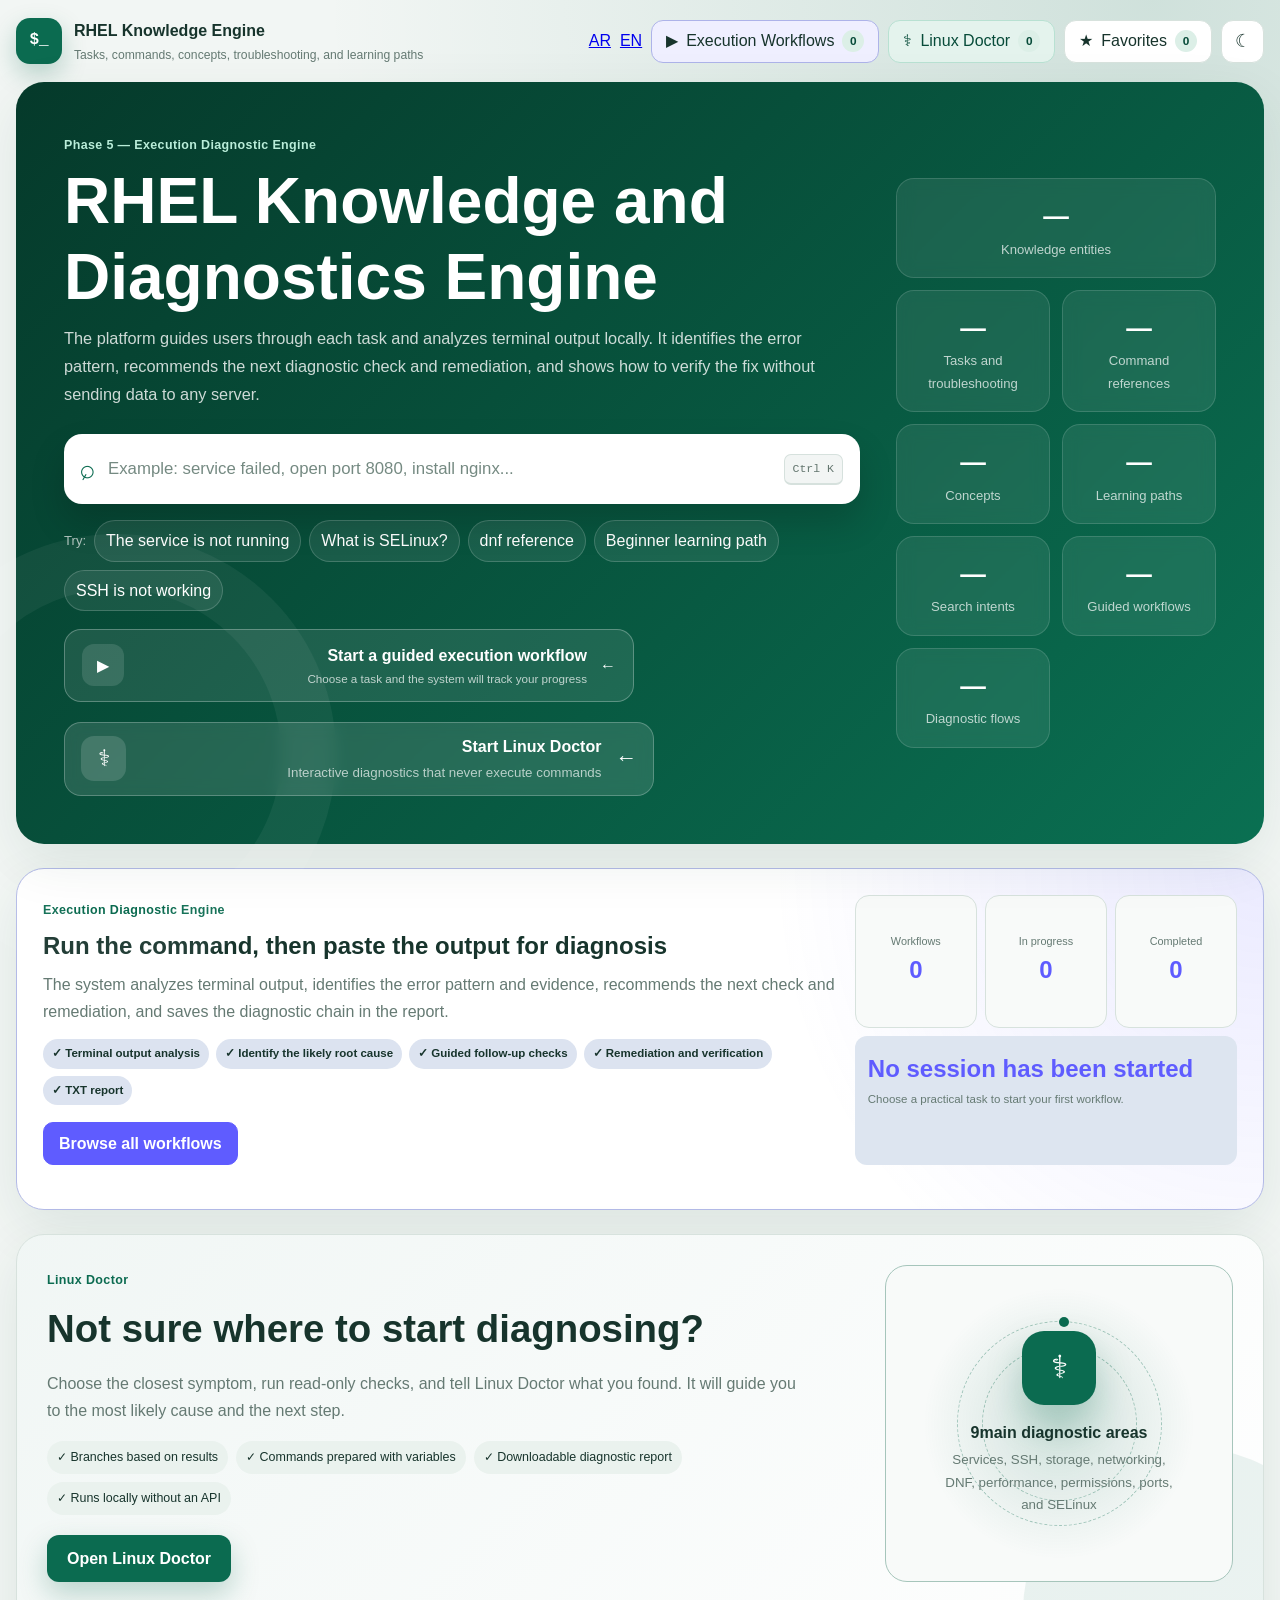
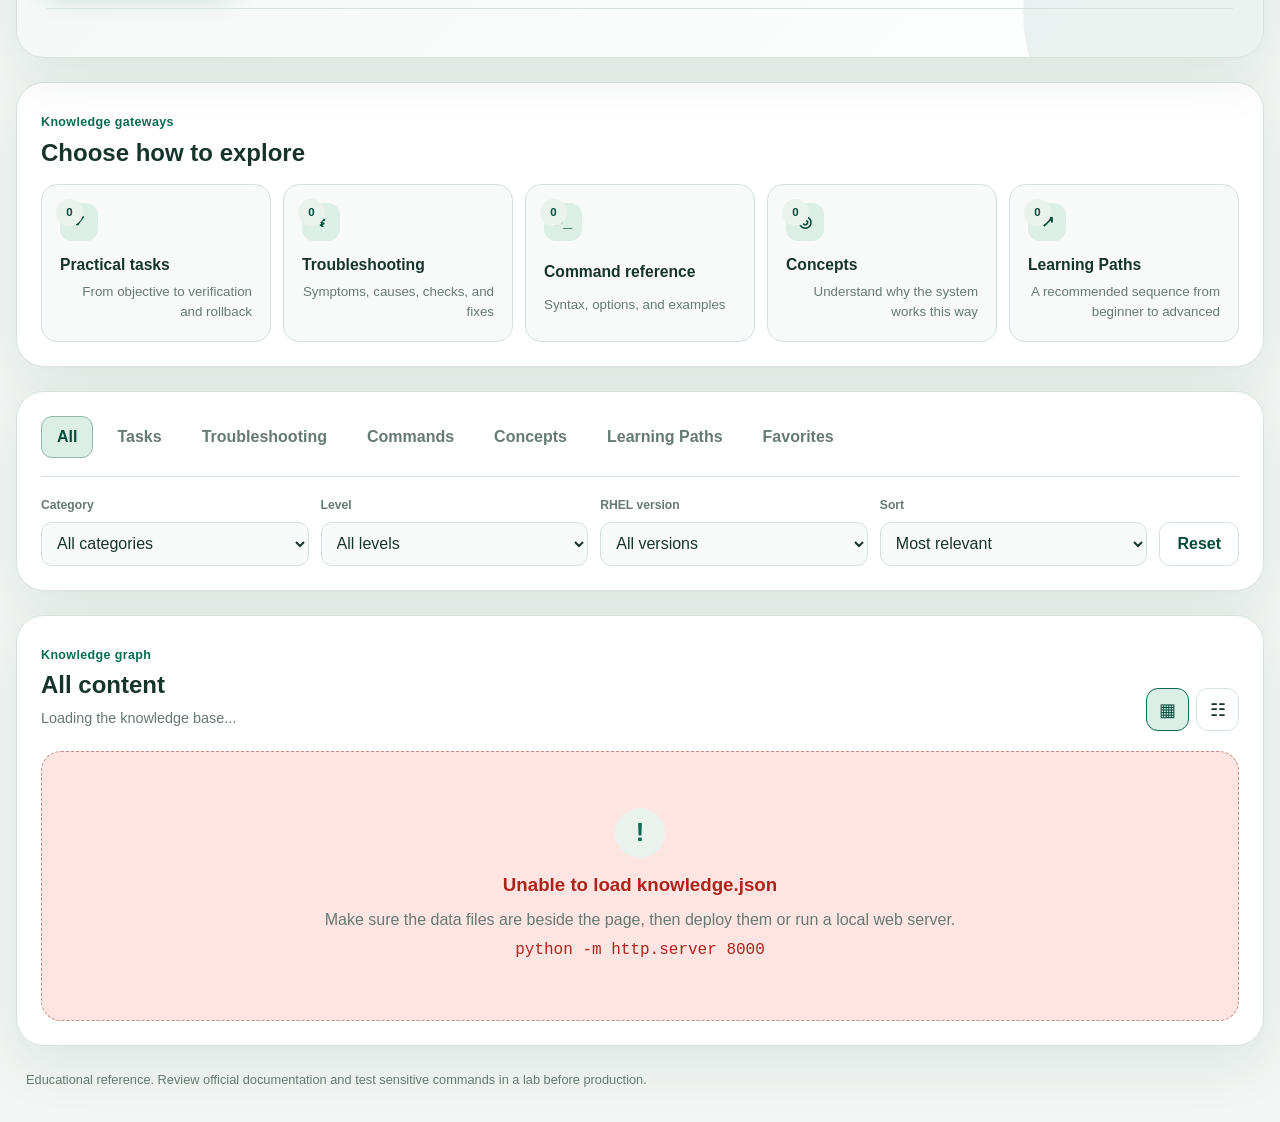
==== commit fc5d1006: "Update en.html" ====
--- a/en.html
+++ b/en.html
@@ -52,7 +52,7 @@
 <section class="hero">
 <div class="hero__content">
 <span class="hero__eyebrow">Phase 5 — Execution Diagnostic Engine</span>
-<h1>Run the command and paste its output to identify the problem</h1>
+<h1>RHEL Knowledge and Diagnostics Engine</h1>
 <p>The platform guides users through each task and analyzes terminal output locally. It identifies the error pattern, recommends the next diagnostic check and remediation, and shows how to verify the fix without sending data to any server.</p>
 <div class="search-wrapper">
 <div class="search-box">
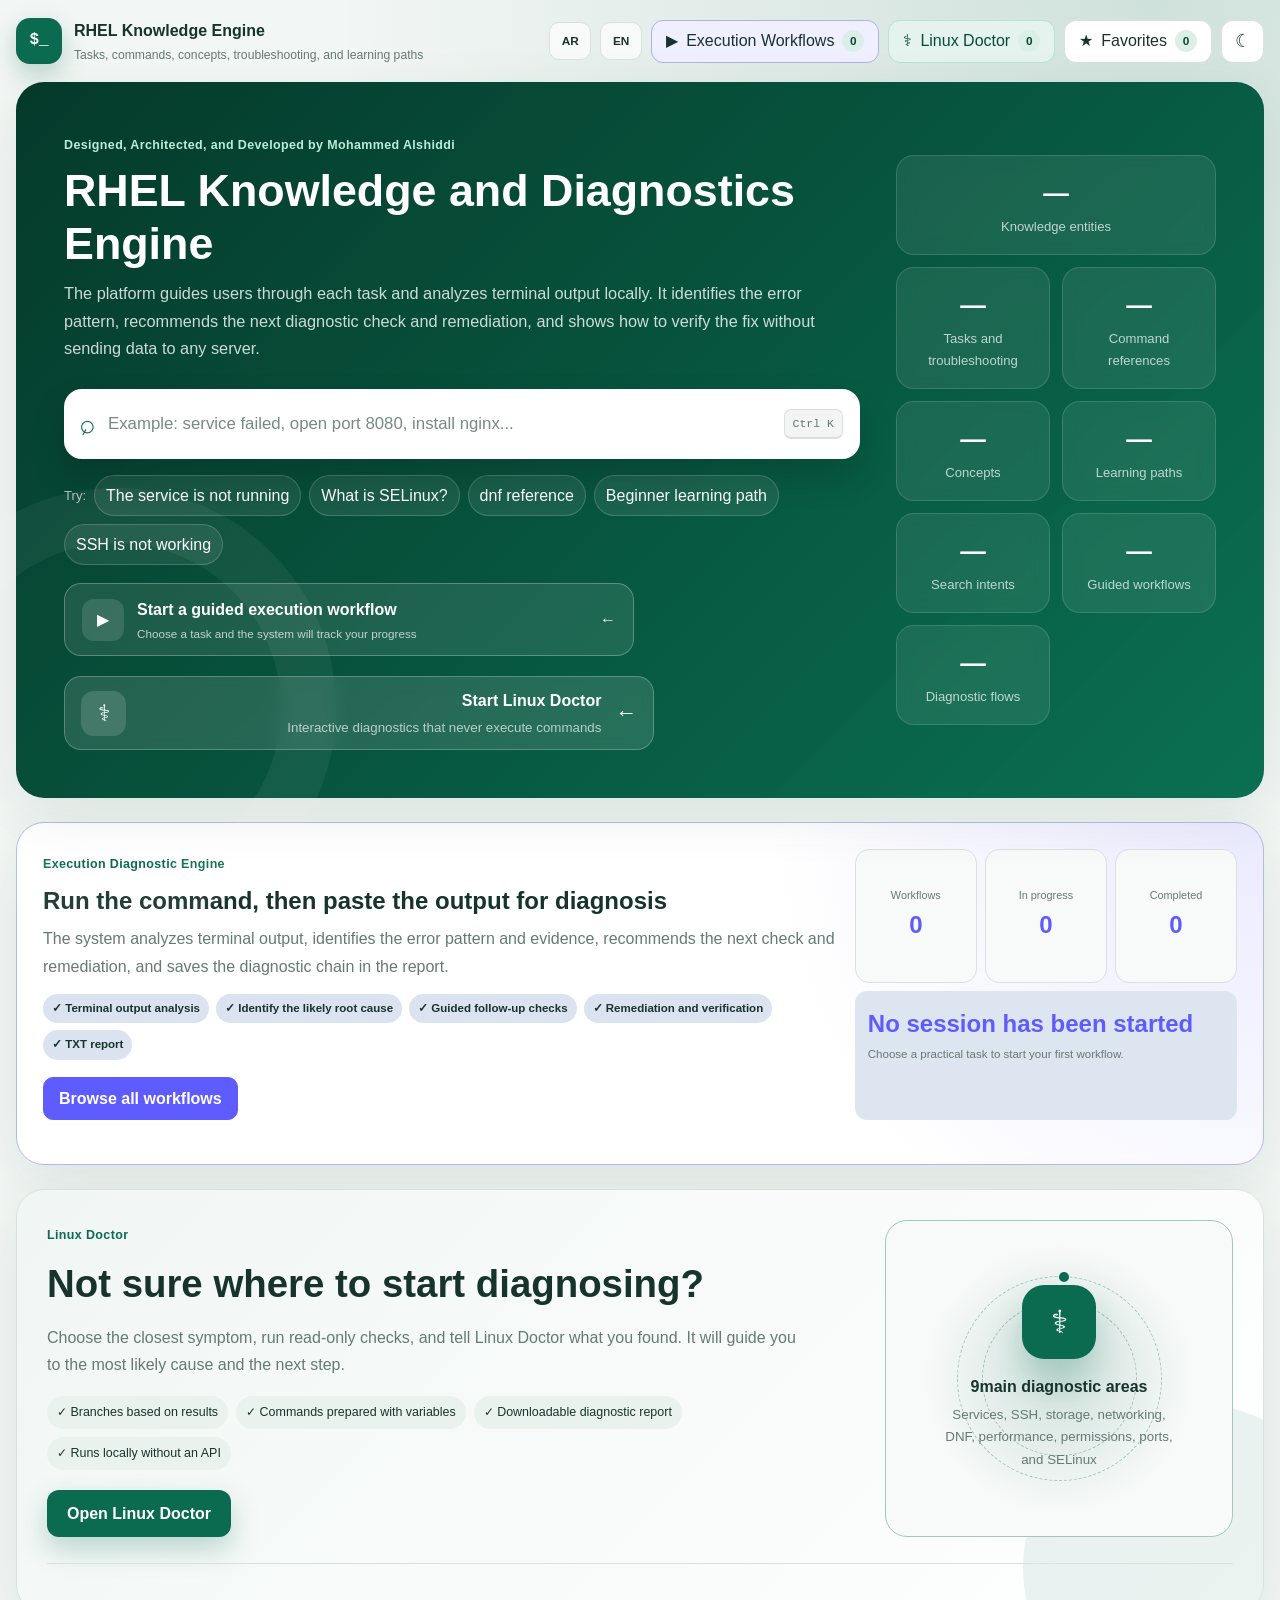
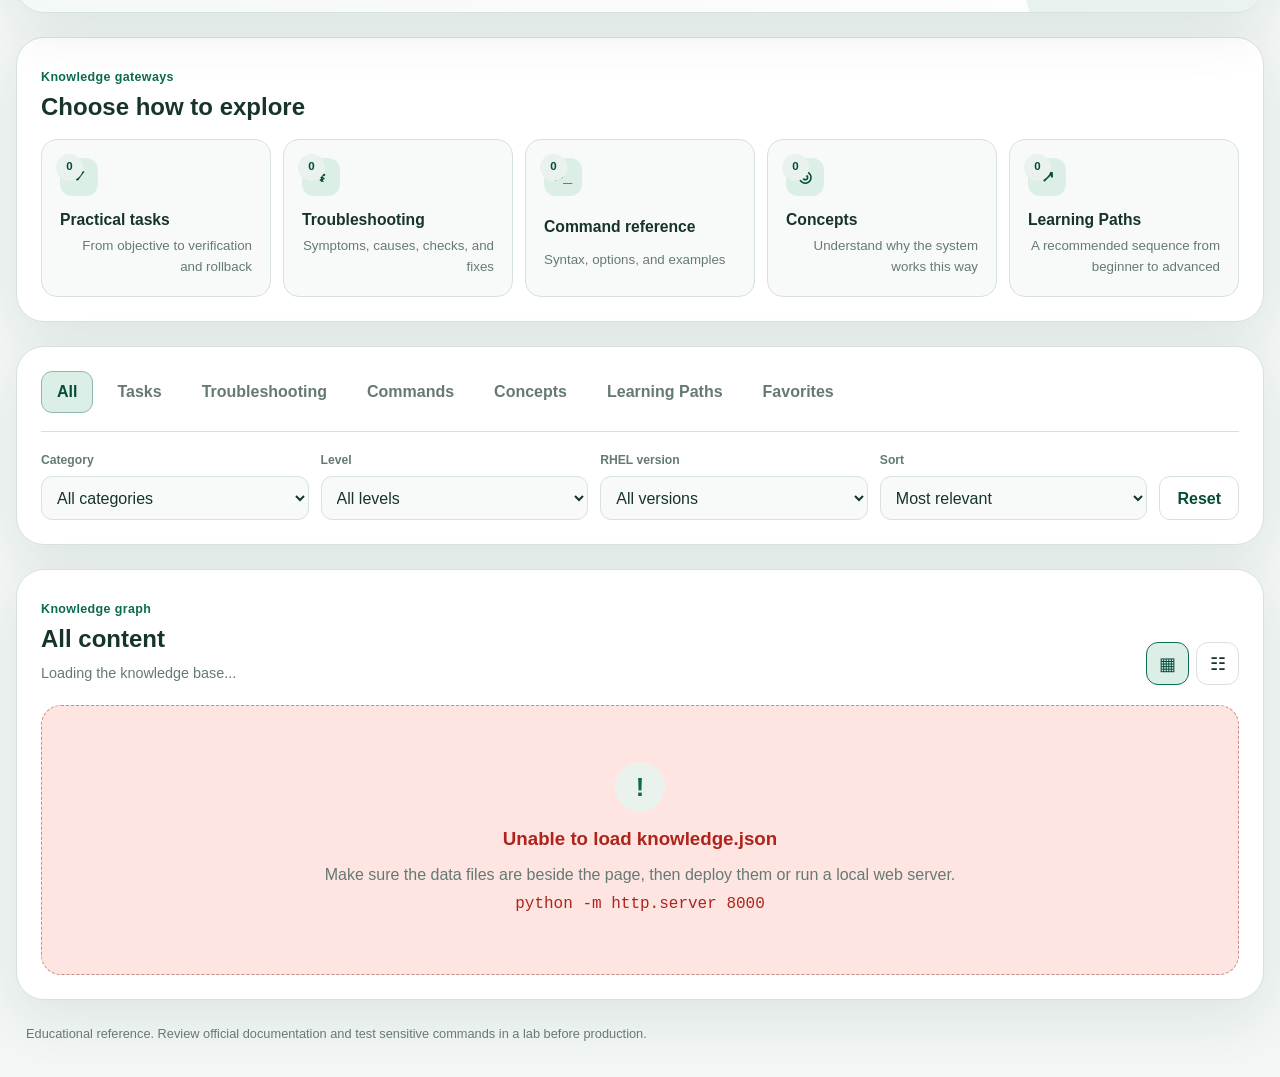
==== commit f79cd2da: "Update en.html" ====
--- a/en.html
+++ b/en.html
@@ -51,7 +51,7 @@
 <main>
 <section class="hero">
 <div class="hero__content">
-<span class="hero__eyebrow">Phase 5 — Execution Diagnostic Engine</span>
+<span class="hero__eyebrow">Designed, Architected, and Developed by Mohammed Alshiddi</span>
 <h1>RHEL Knowledge and Diagnostics Engine</h1>
 <p>The platform guides users through each task and analyzes terminal output locally. It identifies the error pattern, recommends the next diagnostic check and remediation, and shows how to verify the fix without sending data to any server.</p>
 <div class="search-wrapper">
--- a/style.css
+++ b/style.css
@@ -122,7 +122,7 @@
 .hero::before { content: ""; position: absolute; inset: auto auto -130px -120px; width: 330px; height: 330px; border: 55px solid rgba(255,255,255,.05); border-radius: 50%; pointer-events: none; }
 .hero__content, .hero__stats { position: relative; z-index: 2; }
 .hero__eyebrow { display: inline-block; color: #b9edd9; font-size: .78rem; font-weight: 800; letter-spacing: .03em; }
-.hero h1 { max-width: 900px; margin: 7px 0 10px; font-size: clamp(2.25rem, 5vw, 4.35rem); line-height: 1.18; }
+.hero h1 { max-width: 900px; margin: 7px 0 10px; font-size: clamp(1.8rem, 3.5vw, 3rem); line-height: 1.18; }
 .hero p { max-width: 830px; margin: 0; color: rgba(255,255,255,.8); font-size: 1.02rem; }
 .search-wrapper { position: relative; max-width: 940px; margin-top: 26px; }
 .search-box { min-height: 70px; display: flex; align-items: center; gap: 12px; padding: 0 14px 0 11px; border: 3px solid transparent; border-radius: 18px; background: #fff; color: #17342c; box-shadow: 0 18px 35px rgba(0,0,0,.16); transition: .18s ease; }
@@ -1613,3 +1613,16 @@
   .wf-output-analyzer>header{align-items:start}.wf-output-analyzer>header>b{display:none}
   .wf-analyzer-actions{display:grid;grid-template-columns:1fr 1fr}
 }
+
+
+/* Bilingual navigation and native English LTR support */
+.language-switch{min-width:42px;height:38px;display:inline-grid;place-items:center;padding:0 10px;border:1px solid var(--border);border-radius:10px;background:var(--surface-3);color:var(--text);font-size:.74rem;font-weight:900;text-decoration:none}
+.language-switch:hover{border-color:var(--accent);color:var(--accent)}
+html[dir="ltr"] body{direction:ltr;text-align:left}
+html[dir="ltr"] .brand,html[dir="ltr"] .topbar__actions,html[dir="ltr"] .hero-workflow-button,html[dir="ltr"] .doctor-launch__content,html[dir="ltr"] .workflow-launch__content,html[dir="ltr"] .entity-card,html[dir="ltr"] .dialog-content,html[dir="ltr"] .workflow-content,html[dir="ltr"] .doctor-dialog__content{text-align:left}
+html[dir="ltr"] .filters label,html[dir="ltr"] .variable-field,html[dir="ltr"] .intent-field{text-align:left}
+html[dir="ltr"] .hero-workflow-button,html[dir="ltr"] .doctor-launch__content button,html[dir="ltr"] .workflow-launch__actions{direction:ltr}
+html[dir="ltr"] .workflow-sidebar{border-left:0;border-right:1px solid var(--border)}
+html[dir="ltr"] .dialog-side{border-right:0;border-left:1px solid var(--border)}
+html[dir="ltr"] code,html[dir="ltr"] pre,html[dir="ltr"] .command-box,html[dir="ltr"] .wf-code,html[dir="ltr"] .workflow-command-box{direction:ltr;text-align:left}
+@media(max-width:760px){html[dir="ltr"] .workflow-sidebar{border-right:0}}
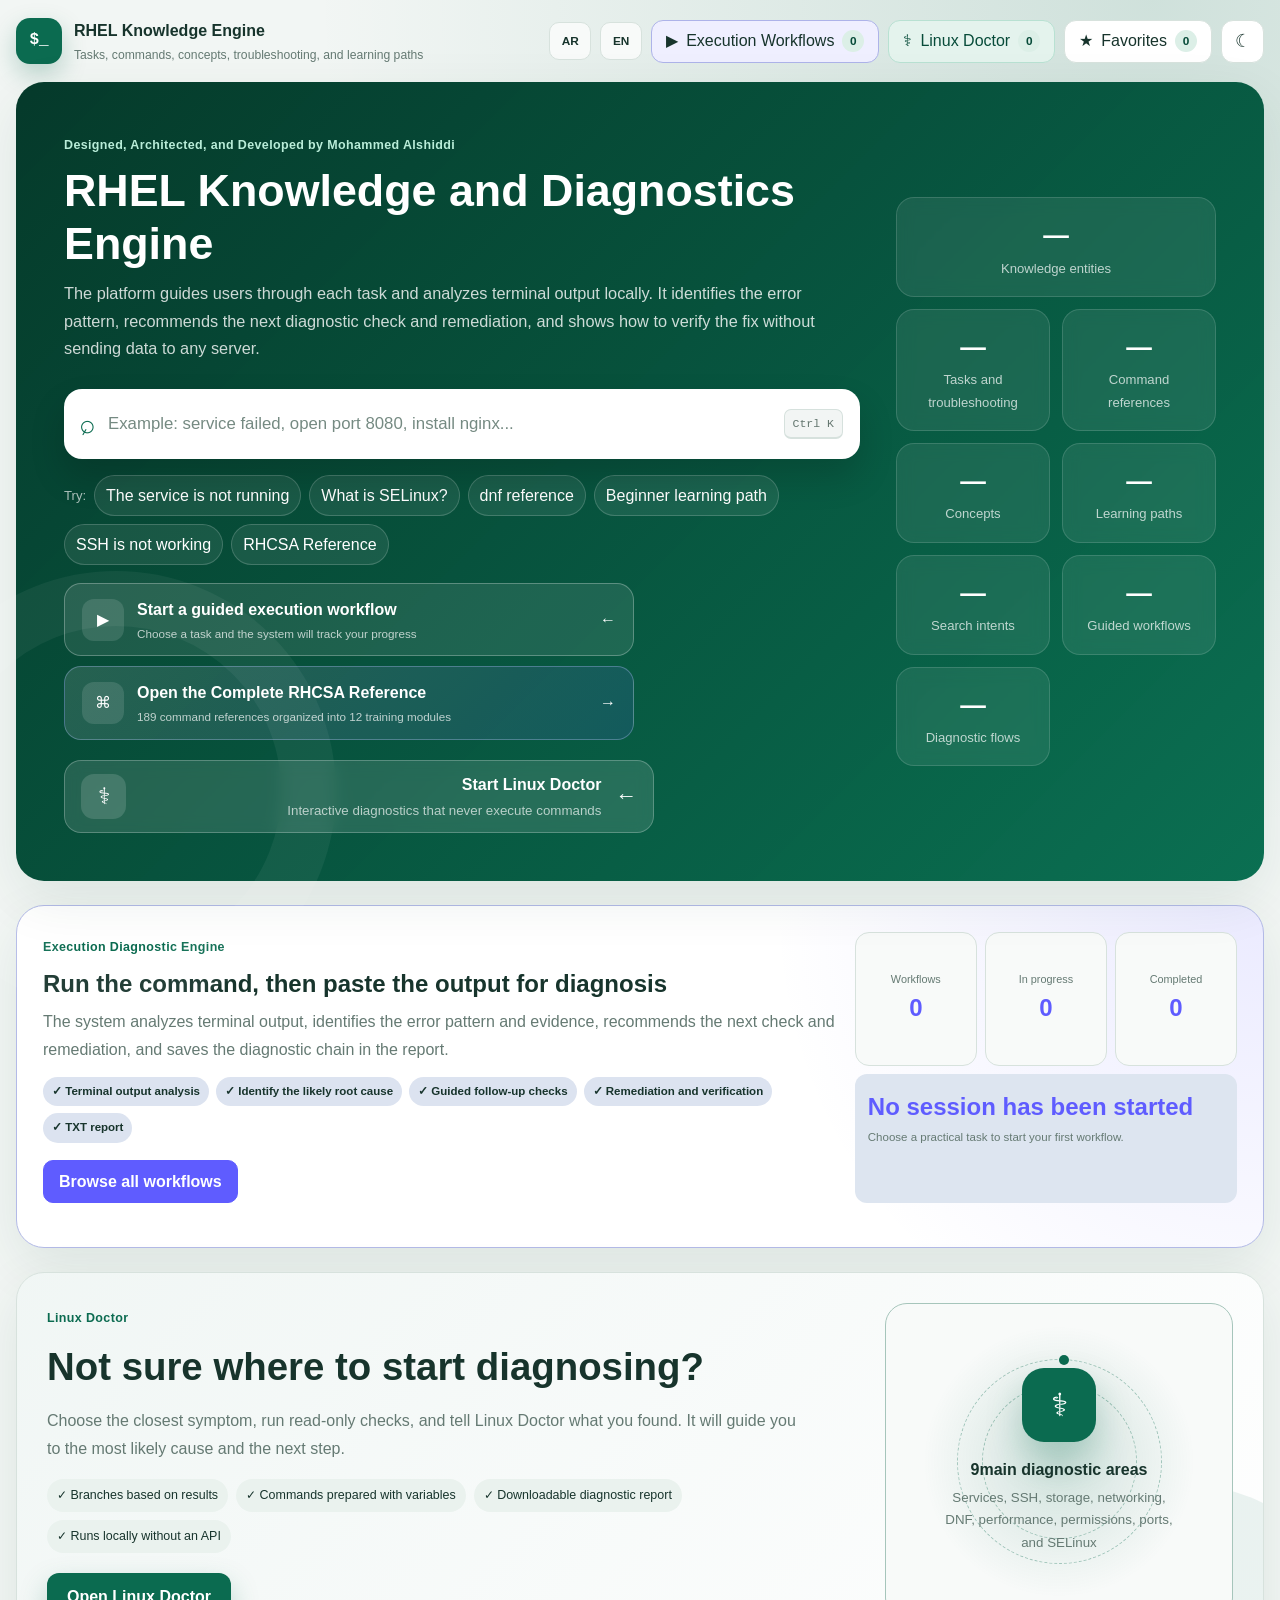
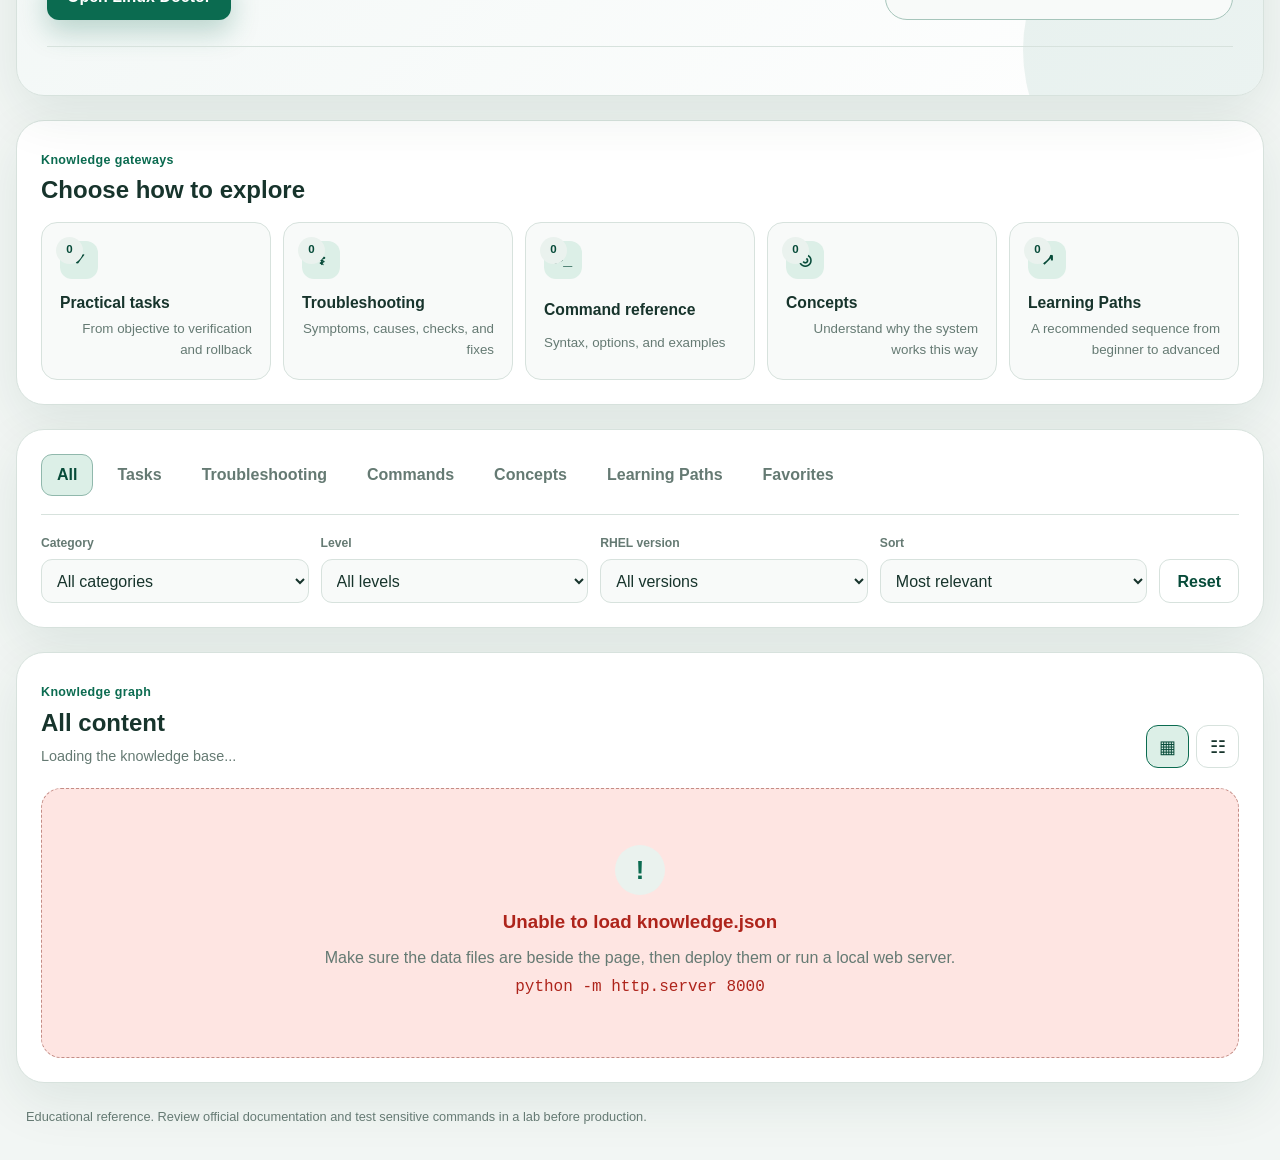
==== commit eda90f13: "Add files via upload" ====
--- a/en.html
+++ b/en.html
@@ -1,4 +1,6 @@
 <!doctype html>
+<!DOCTYPE html>
+
 <!DOCTYPE html>
 
 <!DOCTYPE html>
@@ -70,14 +72,14 @@
 <button data-query="dnf" type="button">dnf reference</button>
 <button data-query="Beginner learning path" type="button">Beginner learning path</button>
 <button data-query="SSH is not working" type="button">SSH is not working</button>
-</div>
+<button data-query="RHCSA command reference" type="button">RHCSA Reference</button></div>
 <div class="hero__primary-actions">
 <button class="hero-workflow-button" id="startWorkflowButton" type="button">
 <span aria-hidden="true">▶</span>
 <span><strong>Start a guided execution workflow</strong><small>Choose a task and the system will track your progress</small></span>
 <b aria-hidden="true">←</b>
 </button>
-</div>
+<button class="hero-workflow-button hero-rhcsa-button" data-open-entity="path-rhcsa-complete" type="button"><span aria-hidden="true">⌘</span><span><strong>Open the Complete RHCSA Reference</strong><small>189 command references organized into 12 training modules</small></span><b aria-hidden="true">→</b></button></div>
 <div class="hero__doctor-action">
 <button id="startDoctorButton" type="button">
 <span aria-hidden="true">⚕</span>
--- a/style.css
+++ b/style.css
@@ -1538,7 +1538,7 @@
 
 /* ===== Phase 5: Guided Workflow Runner ===== */
 .toolbar-button--workflow{border-color:color-mix(in srgb,#5f5cff 35%,var(--border));background:color-mix(in srgb,#5f5cff 10%,var(--surface))}
-.hero__primary-actions{margin-top:18px}.hero-workflow-button{width:min(100%,570px);min-height:70px;display:grid;grid-template-columns:auto 1fr auto;align-items:center;gap:13px;padding:12px 17px;border:1px solid #ffffff45;border-radius:17px;background:#ffffff18;color:#fff;text-align:right}.hero-workflow-button span:first-child{width:42px;height:42px;display:grid;place-items:center;border-radius:12px;background:#ffffff1f}.hero-workflow-button strong,.hero-workflow-button small{display:block}.hero-workflow-button small{color:#ffffffb8;font-size:.73rem}
+.hero__primary-actions{margin-top:18px;display:grid;gap:10px}.hero-workflow-button{width:min(100%,570px);min-height:70px;display:grid;grid-template-columns:auto 1fr auto;align-items:center;gap:13px;padding:12px 17px;border:1px solid #ffffff45;border-radius:17px;background:#ffffff18;color:#fff;text-align:right}.hero-workflow-button span:first-child{width:42px;height:42px;display:grid;place-items:center;border-radius:12px;background:#ffffff1f}.hero-workflow-button strong,.hero-workflow-button small{display:block}.hero-workflow-button small{color:#ffffffb8;font-size:.73rem}
 .workflow-launch{margin-top:24px;display:grid;grid-template-columns:1.35fr .65fr;gap:18px;padding:26px;border:1px solid color-mix(in srgb,#5f5cff 30%,var(--border));border-radius:var(--radius-xl);background:radial-gradient(circle at 100% 0,#5f5cff20,transparent 38%),var(--surface);box-shadow:var(--shadow)}.workflow-launch h2{margin:4px 0}.workflow-launch p{margin:0;color:var(--muted)}.workflow-launch__features{display:flex;flex-wrap:wrap;gap:7px;margin-top:14px}.workflow-launch__features span{padding:5px 9px;border-radius:999px;background:color-mix(in srgb,#5f5cff 10%,var(--surface-2));font-size:.72rem;font-weight:700}.workflow-launch__actions{display:flex;gap:8px;margin-top:17px}.workflow-launch__actions button{min-height:43px;padding:0 15px;border:1px solid #5f5cff;border-radius:10px;background:#5f5cff;color:#fff;font-weight:800}.workflow-launch__actions .workflow-secondary-action{background:var(--surface);color:#5f5cff}
 .workflow-launch__dashboard{display:grid;grid-template-columns:repeat(3,1fr);gap:8px}.workflow-launch__dashboard article{min-height:91px;display:grid;place-items:center;align-content:center;border:1px solid var(--border);border-radius:14px;background:var(--surface-3)}.workflow-launch__dashboard span{color:var(--muted);font-size:.68rem}.workflow-launch__dashboard strong{font-size:1.5rem;color:#5f5cff}.workflow-resume-summary{grid-column:1/-1;padding:13px;border-radius:12px;background:color-mix(in srgb,#5f5cff 9%,var(--surface-2))}.workflow-resume-summary strong,.workflow-resume-summary span{display:block}.workflow-resume-summary span{color:var(--muted);font-size:.72rem}
 .workflow-launch__examples{grid-column:1/-1;display:grid;grid-template-columns:repeat(4,1fr);gap:8px}.workflow-launch__examples button{min-width:0;display:flex;gap:9px;align-items:center;padding:10px;border:1px solid var(--border);border-radius:11px;background:var(--surface-3);color:var(--text);text-align:right}.workflow-launch__examples button>span{width:31px;height:31px;display:grid;place-items:center;border-radius:9px;background:#5f5cff18;color:#5f5cff}.workflow-launch__examples strong,.workflow-launch__examples small{display:block;overflow:hidden;text-overflow:ellipsis;white-space:nowrap}.workflow-launch__examples small{color:var(--muted);font-size:.65rem}
@@ -1626,3 +1626,5 @@
 html[dir="ltr"] .dialog-side{border-right:0;border-left:1px solid var(--border)}
 html[dir="ltr"] code,html[dir="ltr"] pre,html[dir="ltr"] .command-box,html[dir="ltr"] .wf-code,html[dir="ltr"] .workflow-command-box{direction:ltr;text-align:left}
 @media(max-width:760px){html[dir="ltr"] .workflow-sidebar{border-right:0}}
+
+.hero-rhcsa-button{background:linear-gradient(135deg,#ffffff20,#5f5cff22);border-color:#b7c5ff55}
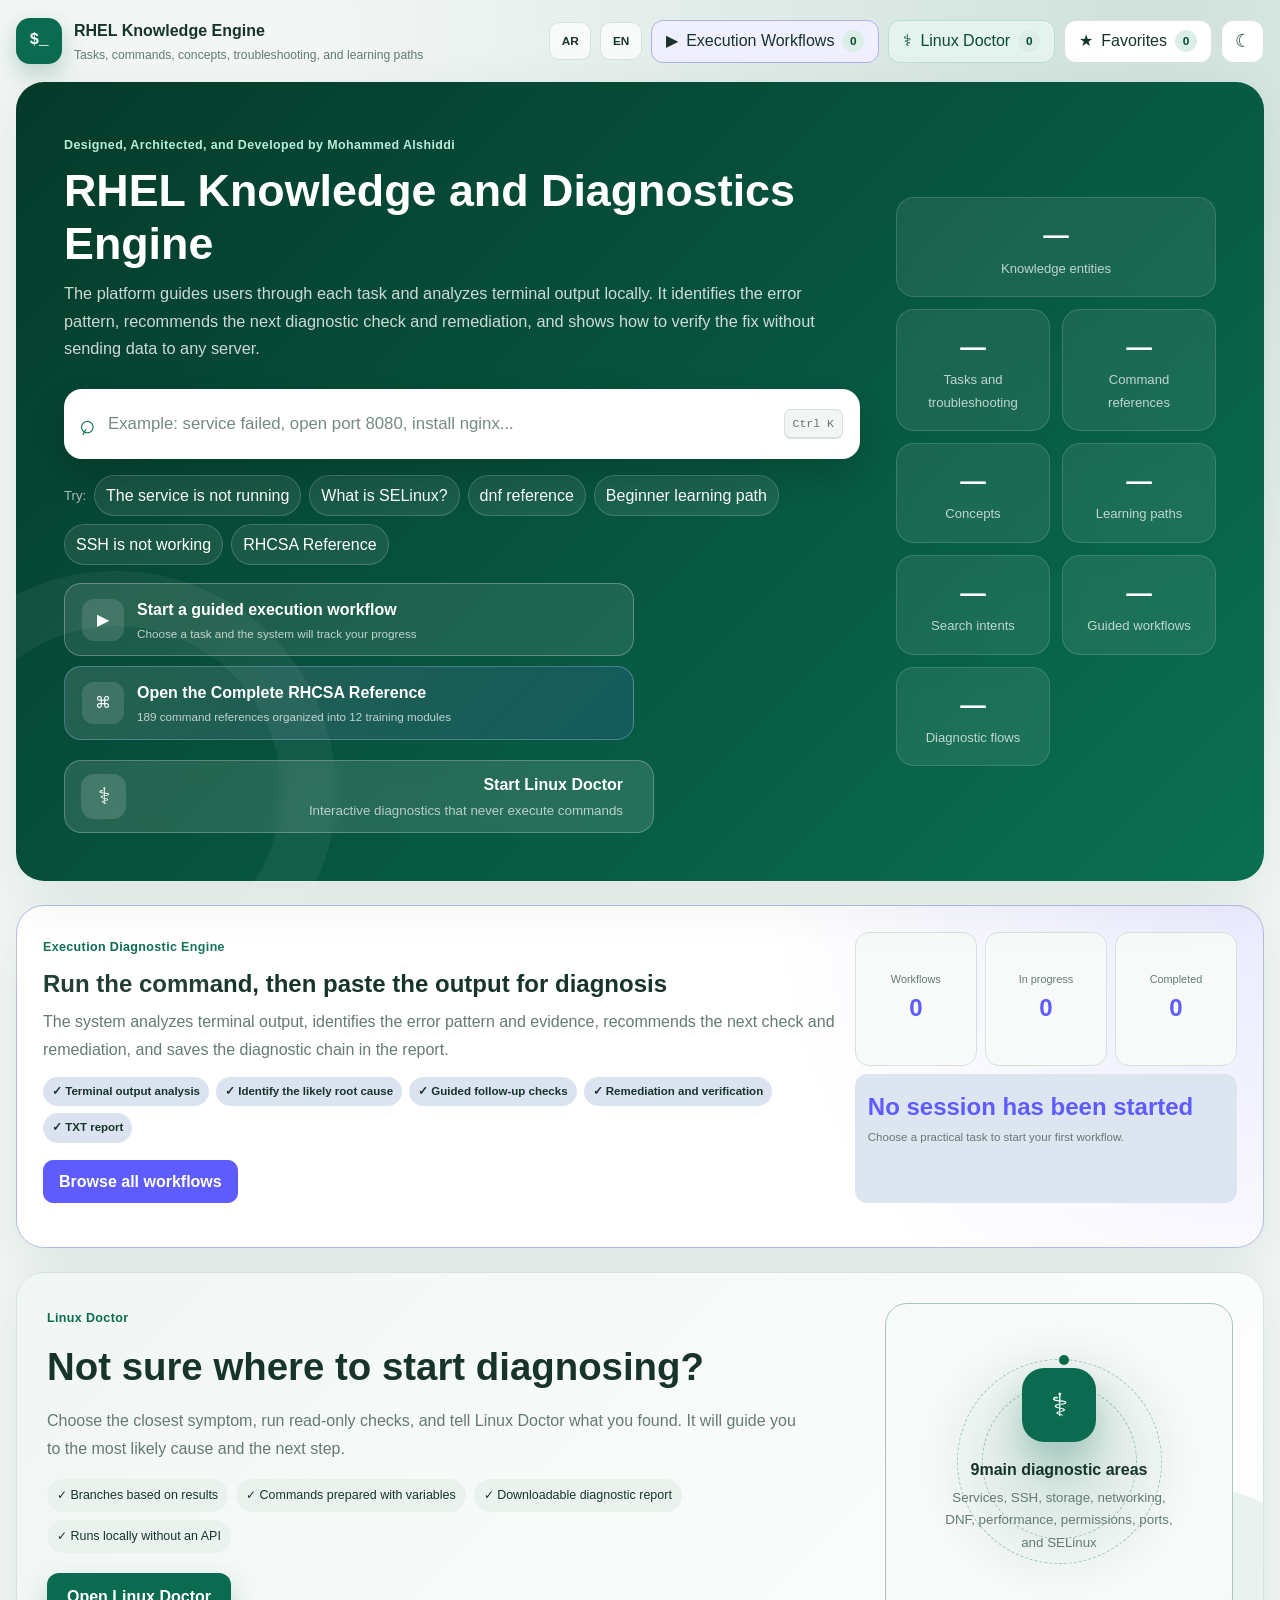
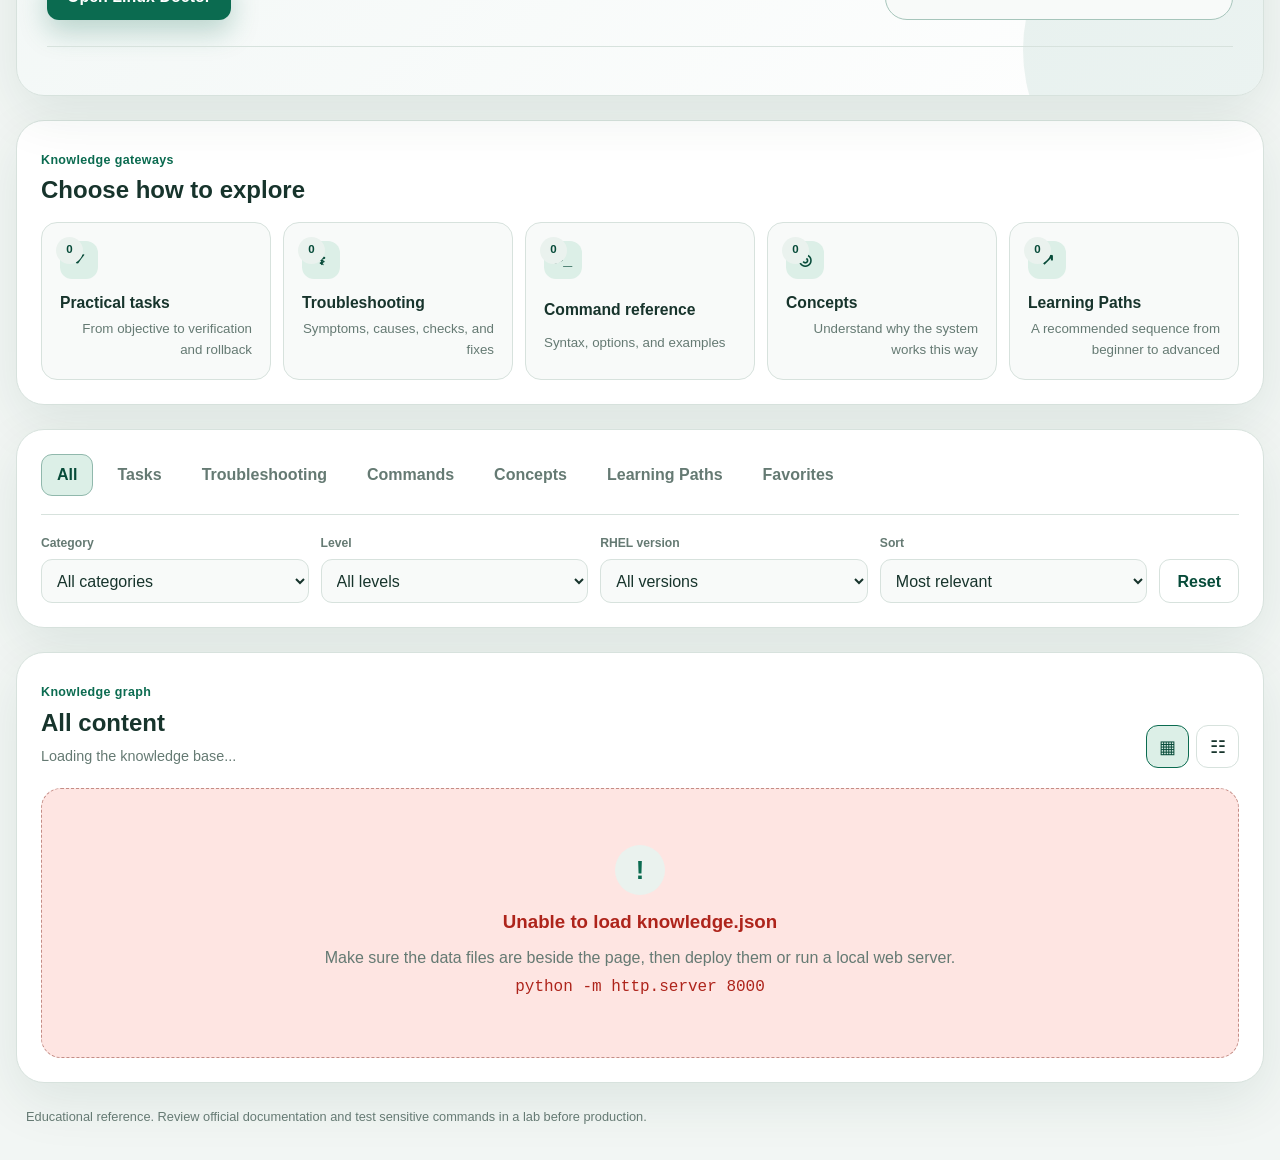
==== commit 73e319a0: "Update en.html" ====
--- a/en.html
+++ b/en.html
@@ -1,4 +1,6 @@
 <!doctype html>
+<!DOCTYPE html>
+
 <!DOCTYPE html>
 
 <!DOCTYPE html>
@@ -18,7 +20,7 @@
 <meta content="An English and Arabic RHEL knowledge platform with guided workflows, Linux Doctor, and local terminal-output diagnostics." name="description"/>
 <meta content="#0b6b50" name="theme-color"/>
 <title>RHEL Knowledge Engine | Execution Diagnostic Engine</title>
-<link href="style.css" rel="stylesheet"/>
+<link href="style.css?v=20260722-wfsearch-direction1" rel="stylesheet"/>
 </head>
 <body>
 <a class="skip-link" href="#resultsSection">Skip to results</a>
@@ -77,14 +79,12 @@
 <button class="hero-workflow-button" id="startWorkflowButton" type="button">
 <span aria-hidden="true">▶</span>
 <span><strong>Start a guided execution workflow</strong><small>Choose a task and the system will track your progress</small></span>
-<b aria-hidden="true">←</b>
-</button>
-<button class="hero-workflow-button hero-rhcsa-button" data-open-entity="path-rhcsa-complete" type="button"><span aria-hidden="true">⌘</span><span><strong>Open the Complete RHCSA Reference</strong><small>189 command references organized into 12 training modules</small></span><b aria-hidden="true">→</b></button></div>
+</button>
+<button class="hero-workflow-button hero-rhcsa-button" data-open-entity="path-rhcsa-complete" type="button"><span aria-hidden="true">⌘</span><span><strong>Open the Complete RHCSA Reference</strong><small>189 command references organized into 12 training modules</small></span></button></div>
 <div class="hero__doctor-action">
 <button id="startDoctorButton" type="button">
 <span aria-hidden="true">⚕</span>
 <span><strong>Start Linux Doctor</strong><small>Interactive diagnostics that never execute commands</small></span>
-<b aria-hidden="true">←</b>
 </button>
 </div>
 </div>
@@ -270,8 +270,8 @@
 </div>
 </dialog>
 <dialog class="entity-dialog" id="entityDialog">
-<div class="dialog-topbar">
-<button aria-label="Close" class="dialog-close" id="closeDialogButton" type="button">×</button>
+<div class="dialog-topbar"><div class="dialog-topbar__navigation"><button aria-label="Go back to the previous page" class="dialog-back" id="dialogBackButton" title="Go back to the previous page" type="button">← Back</button><button aria-label="Close" class="dialog-close" id="closeDialogButton" type="button">×</button></div>
+
 <div class="dialog-topbar__actions">
 <button class="dialog-action" id="dialogFavoriteButton" type="button">☆ Favorite</button>
 <button class="dialog-action" hidden="" id="dialogPrimaryCopyButton" type="button">Copy</button>
@@ -293,10 +293,10 @@
 <footer class="entity-card__footer"><button class="open-entity-button" type="button">Open</button><button class="quick-action-button" type="button">Quick action</button></footer>
 </article>
 </template>
-<script src="intent-engine-en.js"></script>
-<script src="doctor-engine-en.js"></script>
-<script src="execution-diagnostics-en.js"></script>
-<script src="workflow-engine-en.js"></script>
-<script src="app-en.js"></script>
+<script src="intent-engine-en.js?v=20260722-rhcsa-search-en2"></script>
+<script src="doctor-engine-en.js?v=20260722-rhcsa-search-en2"></script>
+<script src="execution-diagnostics-en.js?v=20260722-rhcsa-search-en2"></script>
+<script src="workflow-engine-en.js?v=20260722-wfsearch-direction1"></script>
+<script src="app-en.js?v=20260722-rhcsa-search-en2"></script>
 </body>
 </html>
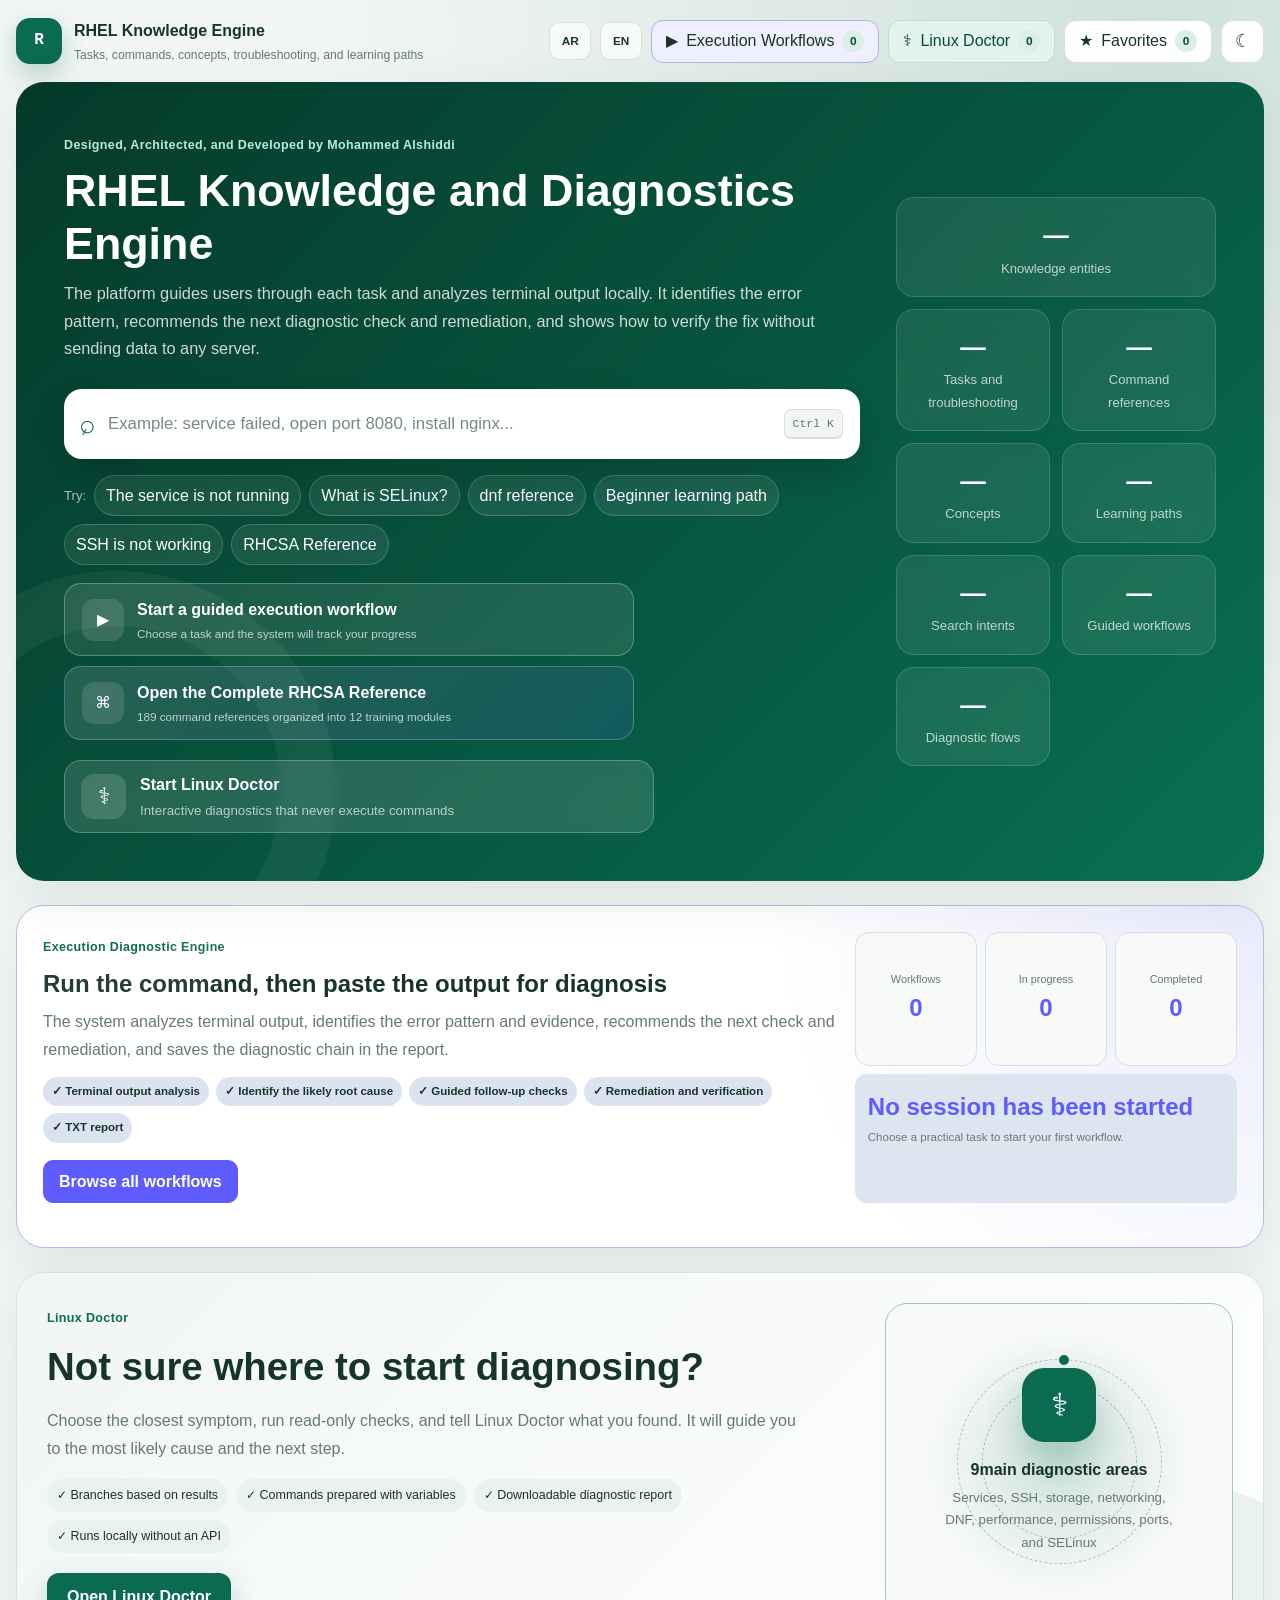
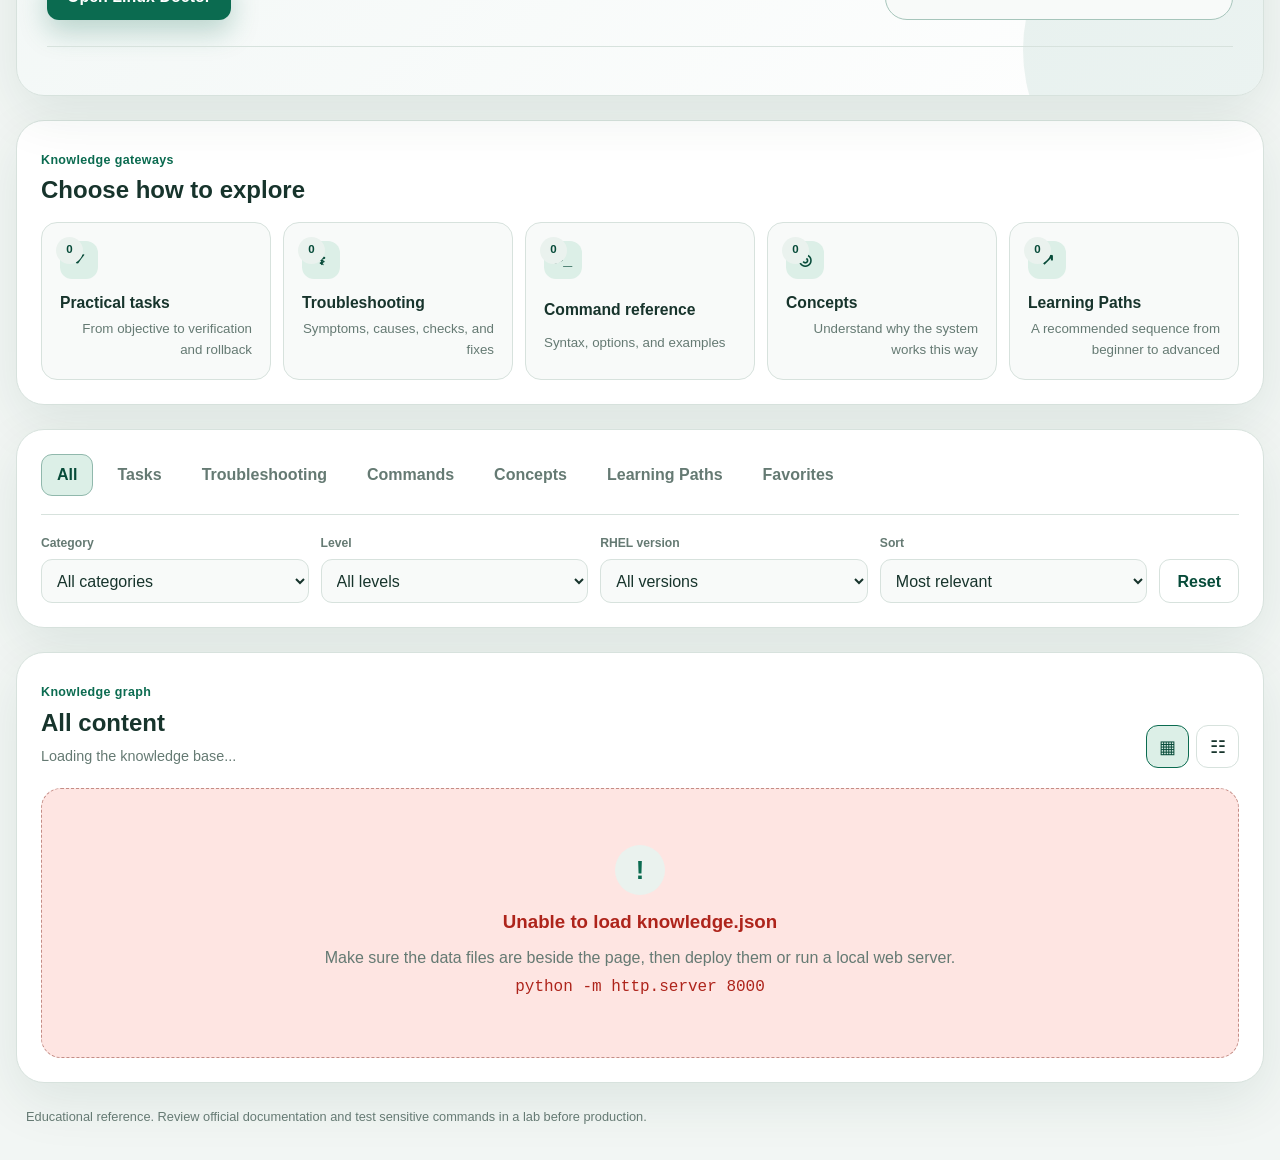
==== commit 1a11e11e: "Add files via upload" ====
--- a/en.html
+++ b/en.html
@@ -27,7 +27,7 @@
 <div class="app-shell">
 <header class="topbar">
 <a aria-label="Home" class="brand" href="#">
-<span aria-hidden="true" class="brand__terminal">$_</span>
+<span aria-hidden="true" class="brand__terminal">R</span>
 <span class="brand__text">
 <strong>RHEL Knowledge Engine</strong>
 <small>Tasks, commands, concepts, troubleshooting, and learning paths</small>
--- a/style.css
+++ b/style.css
@@ -442,6 +442,12 @@
   backdrop-filter: blur(8px);
 }
 
+.hero__doctor-action > button > span:nth-child(2) {
+  min-width: 0;
+  text-align: start;
+  justify-self: stretch;
+}
+
 .hero__doctor-action > button:hover {
   background: rgba(255,255,255,.19);
   transform: translateY(-1px);
@@ -1628,3 +1634,101 @@
 @media(max-width:760px){html[dir="ltr"] .workflow-sidebar{border-right:0}}
 
 .hero-rhcsa-button{background:linear-gradient(135deg,#ffffff20,#5f5cff22);border-color:#b7c5ff55}
+
+
+/* Entity dialog navigation */
+.dialog-topbar__navigation {
+  display: flex;
+  align-items: center;
+  gap: 8px;
+  flex: 0 0 auto;
+}
+
+.dialog-back {
+  min-height: 40px;
+  display: inline-flex;
+  align-items: center;
+  justify-content: center;
+  gap: 7px;
+  padding: 0 14px;
+  border: 1px solid var(--border);
+  border-radius: 11px;
+  background: var(--surface);
+  color: var(--text);
+  font-size: .82rem;
+  font-weight: 800;
+  white-space: nowrap;
+}
+
+.dialog-back:hover,
+.dialog-back:focus-visible {
+  border-color: var(--primary);
+  background: var(--primary-soft);
+  color: var(--primary);
+}
+
+@media (max-width: 620px) {
+  .dialog-topbar {
+    align-items: flex-start;
+  }
+
+  .dialog-topbar__navigation {
+    position: sticky;
+    top: 0;
+  }
+
+  .dialog-back {
+    min-width: 78px;
+    padding-inline: 11px;
+  }
+}
+
+
+/* Workflow search direction fix
+   Linux commands and technical queries must always flow left-to-right.
+   Arabic UI keeps the field visually aligned to the right; English stays left. */
+.wf-library-controls > input.wf-command-search {
+  direction: ltr;
+  unicode-bidi: plaintext;
+  text-align: left;
+  font-family: Consolas, "Courier New", monospace;
+}
+
+html[dir="rtl"] .wf-library-controls > input.wf-command-search {
+  text-align: right;
+}
+
+html[dir="ltr"] .wf-library-controls > input.wf-command-search {
+  text-align: left;
+}
+
+/* ===== Workflow example cards: prevent English titles from overflowing ===== */
+.workflow-launch__examples button {
+  overflow: hidden;
+}
+
+.workflow-launch__examples button > span:not(:first-child) {
+  flex: 1 1 auto;
+  min-width: 0;
+  overflow: hidden;
+}
+
+.workflow-launch__examples strong {
+  max-width: 100%;
+  font-size: clamp(.72rem, .78vw, .86rem);
+  line-height: 1.25;
+  overflow: hidden;
+  text-overflow: ellipsis;
+  white-space: nowrap;
+}
+
+.workflow-launch__examples small {
+  max-width: 100%;
+  line-height: 1.25;
+}
+
+@media (max-width: 1300px) and (min-width: 1051px) {
+  .workflow-launch__examples {
+    grid-template-columns: repeat(2, minmax(0, 1fr));
+  }
+}
